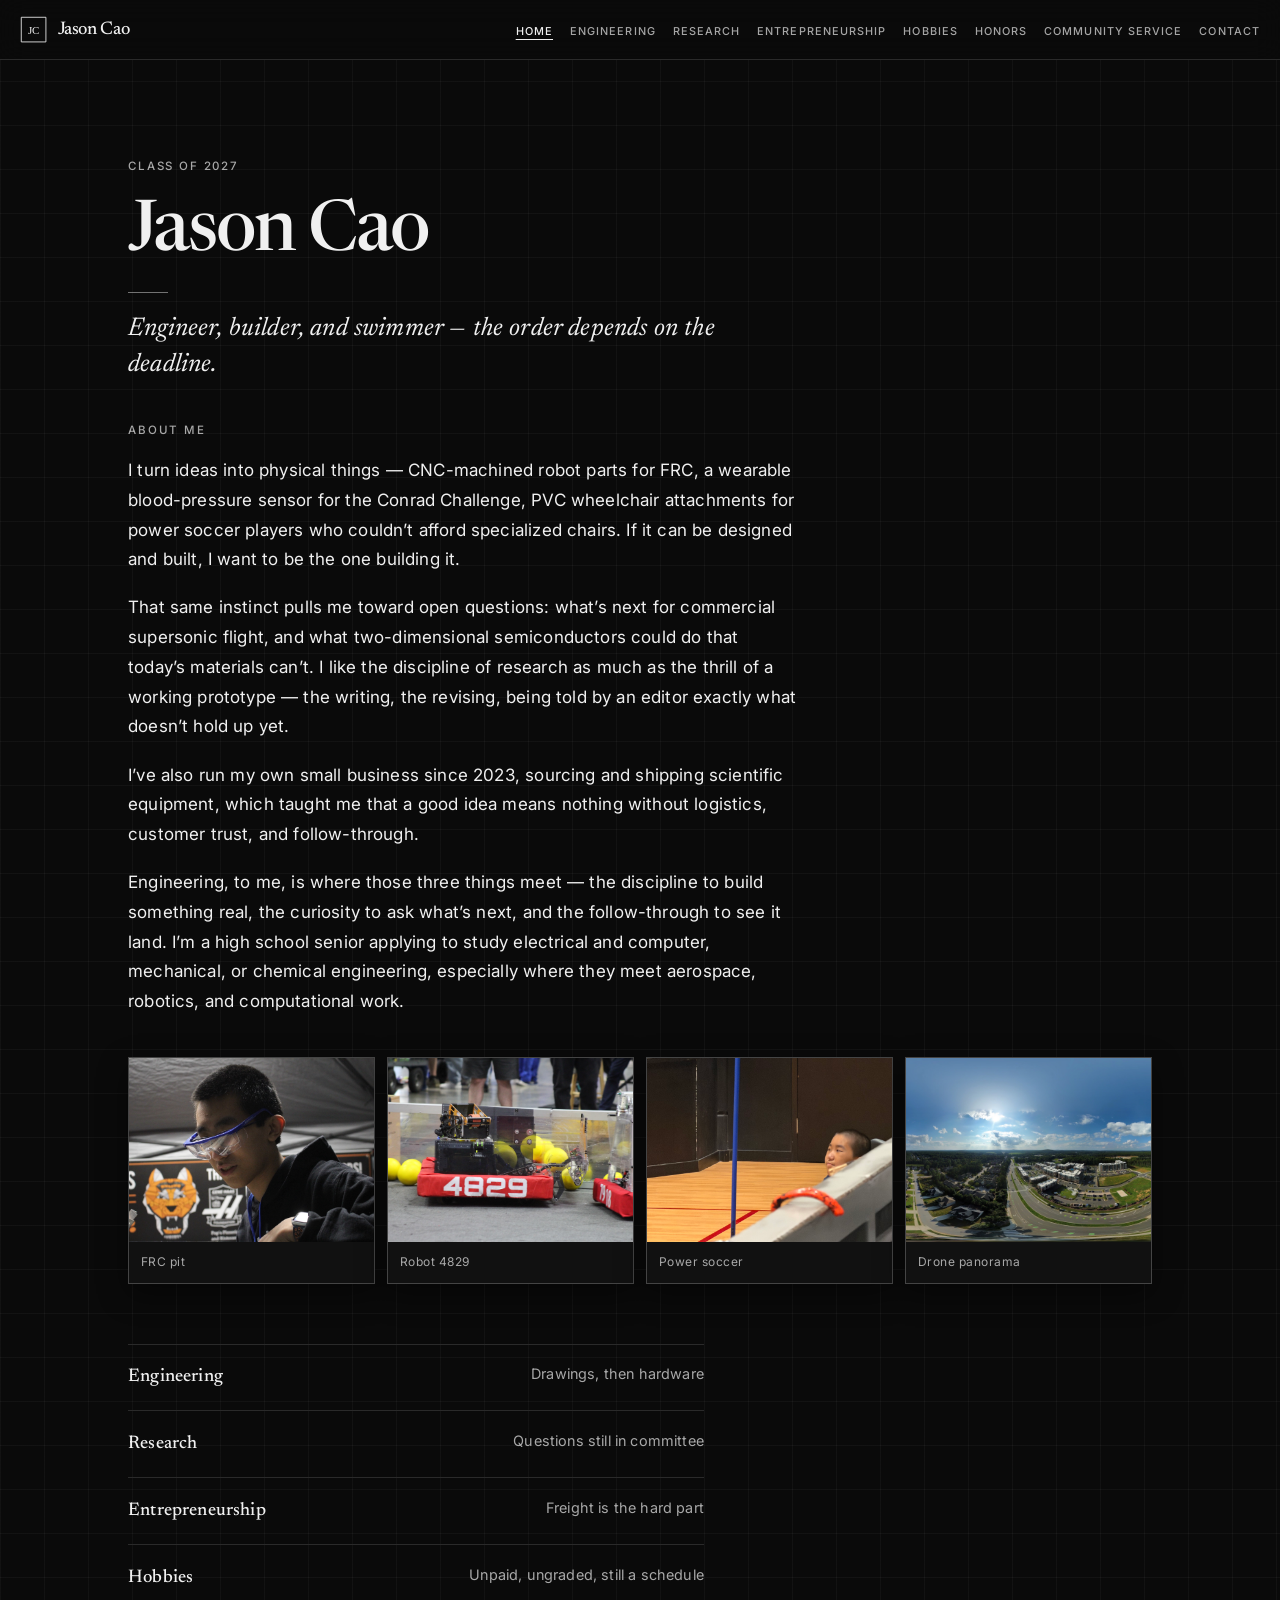
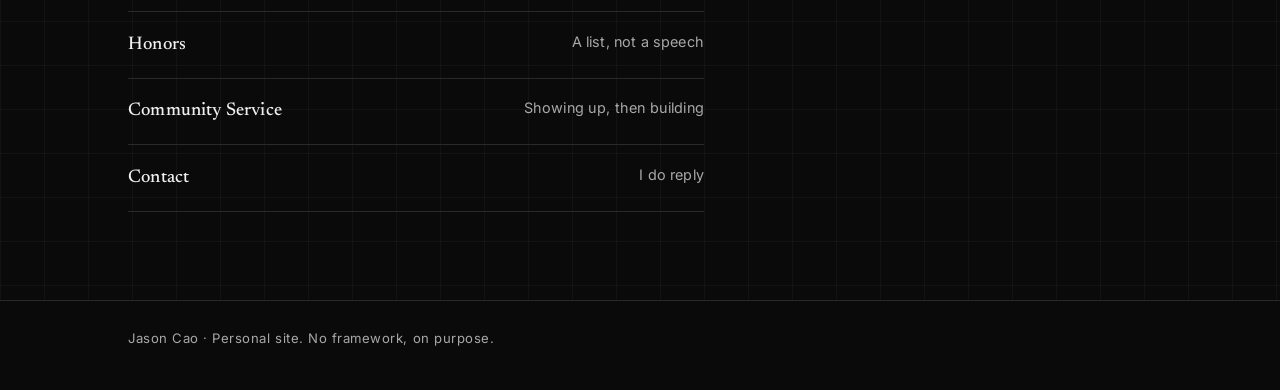
==== index.html @ 42e45d6a "Right-align nav and add grayscale motion across the site. Co-authored-by: Cursor <cursoragent@cursor" ====
<!DOCTYPE html>
<html lang="en">
  <head>
    <meta charset="utf-8" />
    <meta name="viewport" content="width=device-width, initial-scale=1" />
    <meta
      name="description"
      content="Jason Cao — high school senior, engineer, builder, and swimmer applying to college for engineering."
    />
    <title>Jason Cao</title>
    <link rel="icon" href="favicon.svg" type="image/svg+xml" />
    <link rel="preconnect" href="https://fonts.googleapis.com" />
    <link rel="preconnect" href="https://fonts.gstatic.com" crossorigin />
    <link
      href="https://fonts.googleapis.com/css2?family=Inter:wght@400;500;600&family=Newsreader:ital,opsz,wght@0,6..72,400;0,6..72,500;1,6..72,400&display=swap"
      rel="stylesheet"
    />
    <link rel="stylesheet" href="style.css" />
  </head>
  <body>
    <a class="skip-link" href="#main">Skip to content</a>
    <header class="site-header">
      <div class="wrap header-inner">
        <a class="wordmark" href="index.html" aria-label="Jason Cao home">
          <svg class="mark" viewBox="0 0 32 32" aria-hidden="true">
            <rect
              class="mark-frame"
              x="1.5"
              y="1.5"
              width="29"
              height="29"
              fill="none"
              stroke="currentColor"
              stroke-width="1"
            />
            <text
              x="16"
              y="21.5"
              text-anchor="middle"
              font-size="13"
              font-family="Georgia, 'Times New Roman', serif"
              fill="currentColor"
            >
              JC
            </text>
          </svg>
          <span class="wordmark-text">Jason Cao</span>
        </a>
        <button
          class="nav-toggle"
          type="button"
          aria-expanded="false"
          aria-controls="site-nav"
        >
          Menu
        </button>
        <nav id="site-nav" class="site-nav" aria-label="Primary">
          <ul>
            <li><a href="index.html" aria-current="page">Home</a></li>
            <li><a href="engineering.html">Engineering</a></li>
            <li><a href="research.html">Research</a></li>
            <li><a href="entrepreneurship.html">Entrepreneurship</a></li>
            <li><a href="hobbies.html">Hobbies</a></li>
            <li><a href="honors.html">Honors</a></li>
            <li><a href="community.html">Community Service</a></li>
            <li><a href="contact.html">Contact</a></li>
          </ul>
        </nav>
      </div>
    </header>

    <main id="main">
      <section class="hero">
        <div class="hero-bg" aria-hidden="true">
          <div class="hero-bg-shift" data-parallax="0.2"></div>
        </div>
        <div class="wrap hero-content">
          <p class="kicker hero-enter">Class of 2027</p>
          <h1 class="hero-enter delay">Jason Cao</h1>
          <span class="rule hero-enter delay"></span>
          <p class="tagline hero-enter delay">
            Engineer, builder, and swimmer — the order depends on the deadline.
          </p>
          <section class="about hero-enter delay-2" aria-labelledby="about-heading">
            <h2 id="about-heading">About me</h2>
            <p>
              I turn ideas into physical things — CNC-machined robot parts for
              FRC, a wearable blood-pressure sensor for the Conrad Challenge,
              PVC wheelchair attachments for power soccer players who couldn’t
              afford specialized chairs. If it can be designed and built, I
              want to be the one building it.
            </p>
            <p>
              That same instinct pulls me toward open questions: what’s next
              for commercial supersonic flight, and what two-dimensional
              semiconductors could do that today’s materials can’t. I like the
              discipline of research as much as the thrill of a working
              prototype — the writing, the revising, being told by an editor
              exactly what doesn’t hold up yet.
            </p>
            <p>
              I’ve also run my own small business since 2023, sourcing and
              shipping scientific equipment, which taught me that a good idea
              means nothing without logistics, customer trust, and
              follow-through.
            </p>
            <p>
              Engineering, to me, is where those three things meet — the
              discipline to build something real, the curiosity to ask what’s
              next, and the follow-through to see it land. I’m a high school
              senior applying to study electrical and computer, mechanical, or
              chemical engineering, especially where they meet aerospace,
              robotics, and computational work.
            </p>
          </section>
          <div class="home-photos reveal">
            <a href="engineering.html">
              <figure>
                <img
                  class="reveal-media"
                  src="images/frc-workbench.jpg"
                  alt="Jason Cao wearing safety glasses while working at the FRC pit workbench."
                  width="1600"
                  height="1200"
                />
                <figcaption>FRC pit</figcaption>
              </figure>
            </a>
            <a href="engineering.html">
              <figure>
                <img
                  class="reveal-media"
                  src="images/frc-robot.jpg"
                  alt="Team 4829 competition robot on the field, bumper number 4829."
                  width="1600"
                  height="1200"
                />
                <figcaption>Robot 4829</figcaption>
              </figure>
            </a>
            <a href="community.html">
              <figure>
                <img
                  class="reveal-media"
                  src="images/power-soccer.jpg"
                  alt="Power soccer match with a player in a wheelchair on the court."
                  width="1600"
                  height="1200"
                />
                <figcaption>Power soccer</figcaption>
              </figure>
            </a>
            <a href="hobbies.html">
              <figure>
                <img
                  class="reveal-media"
                  src="images/photo-aerial-pano.jpg"
                  alt="Aerial drone panorama of apartment buildings and a neighborhood."
                  width="2000"
                  height="1000"
                />
                <figcaption>Drone panorama</figcaption>
              </figure>
            </a>
          </div>
          <ul class="contents reveal">
            <li>
              <a href="engineering.html">
                <strong>Engineering</strong>
                <span>Drawings, then hardware</span>
              </a>
            </li>
            <li>
              <a href="research.html">
                <strong>Research</strong>
                <span>Questions still in committee</span>
              </a>
            </li>
            <li>
              <a href="entrepreneurship.html">
                <strong>Entrepreneurship</strong>
                <span>Freight is the hard part</span>
              </a>
            </li>
            <li>
              <a href="hobbies.html">
                <strong>Hobbies</strong>
                <span>Unpaid, ungraded, still a schedule</span>
              </a>
            </li>
            <li>
              <a href="honors.html">
                <strong>Honors</strong>
                <span>A list, not a speech</span>
              </a>
            </li>
            <li>
              <a href="community.html">
                <strong>Community Service</strong>
                <span>Showing up, then building</span>
              </a>
            </li>
            <li>
              <a href="contact.html">
                <strong>Contact</strong>
                <span>I do reply</span>
              </a>
            </li>
          </ul>
        </div>
      </section>
    </main>

    <footer class="site-footer">
      <div class="wrap">
        <p>Jason Cao · Personal site. No framework, on purpose.</p>
      </div>
    </footer>
    <script src="script.js"></script>
  </body>
</html>
---- style.css ----
:root {
  --bg: #0a0a0a;
  --bg-elev: #111111;
  --fg: #f0f0f0;
  --muted: #a8a8a8;
  --line: #2a2a2a;
  --line-strong: #444;
  --max: 40rem;
  --max-wide: 64rem;
  --font-sans: "Inter", system-ui, -apple-system, "Segoe UI", sans-serif;
  --font-serif: "Newsreader", "Iowan Old Style", "Palatino Linotype", Palatino,
    serif;
}

*,
*::before,
*::after {
  box-sizing: border-box;
}

html {
  scroll-behavior: smooth;
  scroll-padding-top: 5.5rem;
  background: var(--bg);
}

body {
  margin: 0;
  min-height: 100vh;
  display: flex;
  flex-direction: column;
  background: var(--bg);
  color: var(--fg);
  font-family: var(--font-sans);
  font-size: 1.0625rem;
  line-height: 1.75;
  letter-spacing: 0.01em;
}

main {
  flex: 1;
}

img {
  max-width: 100%;
  height: auto;
  display: block;
}

a {
  color: inherit;
  text-underline-offset: 0.18em;
  text-decoration-thickness: 1px;
  transition: opacity 0.2s ease, filter 0.2s ease, transform 0.2s ease;
}

a:hover {
  opacity: 1;
  filter: brightness(1.12);
}

a:focus-visible {
  outline: 1px solid var(--fg);
  outline-offset: 3px;
}

.skip-link {
  position: absolute;
  left: 0.75rem;
  top: -3.5rem;
  z-index: 100;
  background: var(--fg);
  color: var(--bg);
  padding: 0.5rem 0.75rem;
  text-decoration: none;
}

.skip-link:focus {
  top: 0.75rem;
}

.wrap {
  width: min(var(--max-wide), calc(100% - 2.5rem));
  margin-inline: auto;
}

.site-header .wrap {
  width: min(80rem, calc(100% - 2.5rem));
}

.site-header {
  position: sticky;
  top: 0;
  z-index: 20;
  background: color-mix(in srgb, var(--bg) 90%, transparent);
  border-bottom: 1px solid var(--line);
  backdrop-filter: blur(14px);
}

.header-inner {
  display: flex;
  flex-direction: row;
  align-items: center;
  justify-content: space-between;
  gap: 1.25rem;
  padding-block: 0.85rem;
}

.wordmark {
  display: inline-flex;
  align-items: center;
  gap: 0.65rem;
  flex-shrink: 0;
  font-family: var(--font-serif);
  font-size: 1.15rem;
  font-weight: 500;
  letter-spacing: -0.02em;
  text-decoration: none;
  transition: letter-spacing 0.28s ease, opacity 0.2s ease, filter 0.2s ease;
}

.wordmark:hover {
  opacity: 1;
  filter: brightness(1.12);
}

.wordmark:hover .wordmark-text {
  letter-spacing: 0.03em;
}

.wordmark-text {
  transition: letter-spacing 0.28s ease;
}

.mark {
  width: 1.7rem;
  height: 1.7rem;
  display: block;
  overflow: visible;
}

.mark-frame {
  stroke-dasharray: 116;
  stroke-dashoffset: 116;
  animation: draw-mark 0.85s ease forwards;
}

.nav-toggle {
  display: none;
  transition: letter-spacing 0.2s ease, opacity 0.2s ease, transform 0.2s ease;
}

.nav-toggle.is-open {
  letter-spacing: 0.18em;
}

.site-nav {
  width: auto;
  margin-left: auto;
  max-width: min(52rem, calc(100% - 9rem));
}

.site-nav ul {
  display: flex;
  flex-wrap: wrap;
  justify-content: flex-end;
  gap: 0.4rem 1.05rem;
  margin: 0;
  padding: 0;
  list-style: none;
}

.site-nav a {
  display: inline-block;
  font-size: 0.68rem;
  font-weight: 500;
  letter-spacing: 0.1em;
  text-transform: uppercase;
  text-decoration: none;
  opacity: 0.68;
  transition: opacity 0.2s ease, transform 0.2s ease, filter 0.2s ease,
    text-shadow 0.2s ease;
}

.site-nav a:hover {
  opacity: 1;
  filter: brightness(1.15);
  transform: translateY(-1px);
  text-shadow: 0 8px 18px rgba(240, 240, 240, 0.12);
}

.site-nav a[aria-current="page"] {
  opacity: 1;
  text-decoration: underline;
  text-underline-offset: 0.35em;
}

.page {
  padding-block: 4.5rem 5.5rem;
}

.hero {
  position: relative;
  overflow: hidden;
  padding-top: 6rem;
  padding-bottom: 5.5rem;
}

.hero-bg {
  position: absolute;
  inset: -18% 0;
  z-index: 0;
  pointer-events: none;
}

.hero-bg-shift {
  position: absolute;
  inset: 0;
  background-image: linear-gradient(
      rgba(240, 240, 240, 0.04) 1px,
      transparent 1px
    ),
    linear-gradient(90deg, rgba(240, 240, 240, 0.04) 1px, transparent 1px);
  background-size: 44px 44px;
  animation: grid-drift 32s linear infinite;
  will-change: transform, background-position;
}

.hero-content {
  position: relative;
  z-index: 1;
}

.kicker {
  margin: 0 0 1.25rem;
  font-size: 0.72rem;
  font-weight: 500;
  letter-spacing: 0.16em;
  text-transform: uppercase;
  color: var(--muted);
}

h1,
.page-title {
  margin: 0;
  font-family: var(--font-serif);
  font-size: clamp(2.5rem, 7vw, 4.4rem);
  font-weight: 500;
  letter-spacing: -0.03em;
  line-height: 1.05;
}

.page-title {
  font-size: clamp(2.1rem, 5.4vw, 3.25rem);
}

.rule {
  display: block;
  width: 2.5rem;
  height: 1px;
  margin: 1.35rem 0 0;
  background: var(--fg);
  opacity: 0.45;
  transform-origin: left;
}

.home-photos a:hover {
  opacity: 1;
  filter: none;
}

.home-photos a:hover figure {
  border-color: var(--fg);
  transform: translateY(-3px);
  box-shadow: 0 16px 36px rgba(0, 0, 0, 0.55);
}

.home-photos a:hover img,
.gallery-item:hover img,
figure:hover img {
  transform: scale(1.04);
}

.callout {
  transition: transform 0.28s ease, border-color 0.28s ease;
}

.callout:hover {
  transform: translateY(-2px);
  border-color: var(--line-strong);
}

.contents li {
  transition: transform 0.28s ease;
}

.contents a:hover {
  opacity: 1;
}

.contents li:hover {
  transform: translateX(4px);
}

.tagline {
  margin: 1.2rem 0 0;
  max-width: var(--max);
  font-family: var(--font-serif);
  font-size: clamp(1.25rem, 2.6vw, 1.6rem);
  font-weight: 400;
  font-style: italic;
  line-height: 1.4;
}

.about {
  max-width: 42rem;
  margin-top: 2.25rem;
}

.about h2 {
  margin: 0 0 1rem;
  font-size: 0.72rem;
  font-weight: 500;
  letter-spacing: 0.16em;
  text-transform: uppercase;
  color: var(--muted);
  font-family: var(--font-sans);
}

.about p {
  margin: 0 0 1.15rem;
  max-width: 42rem;
}

.about p:last-child {
  margin-bottom: 0;
}

.home-photos {
  display: grid;
  grid-template-columns: repeat(2, minmax(0, 1fr));
  gap: 0.75rem;
  margin-top: 2.5rem;
}

.home-photos a {
  text-decoration: none;
}

.home-photos a:hover {
  opacity: 1;
}

.home-photos a:hover figure {
  border-color: var(--fg);
}

.lede,
.intro {
  max-width: var(--max);
  margin: 1.75rem 0 0;
}

.intro {
  color: var(--muted);
}

.contents {
  max-width: 36rem;
  margin: 3.75rem 0 0;
  padding: 0;
  list-style: none;
  border-top: 1px solid var(--line);
}

.contents li {
  border-bottom: 1px solid var(--line);
  transition: transform 0.28s ease;
}

.contents a {
  display: flex;
  justify-content: space-between;
  gap: 1.5rem;
  padding-block: 1.05rem;
  text-decoration: none;
}

.contents a:hover {
  opacity: 1;
}

.contents a:hover strong {
  text-decoration: underline;
  text-underline-offset: 0.18em;
}

.contents strong {
  font-family: var(--font-serif);
  font-size: 1.15rem;
  font-weight: 500;
}

.contents span {
  color: var(--muted);
  font-size: 0.9rem;
  text-align: right;
}

.stack {
  display: grid;
  gap: 3.15rem;
  margin-top: 3.15rem;
}

.entry h2 {
  margin: 0;
  font-family: var(--font-serif);
  font-size: clamp(1.4rem, 2.4vw, 1.7rem);
  font-weight: 500;
  letter-spacing: -0.02em;
  line-height: 1.25;
}

.entry h2 cite {
  font-style: italic;
  font-weight: 500;
}

.meta {
  margin: 0.4rem 0 0.85rem;
  font-size: 0.8rem;
  font-weight: 500;
  letter-spacing: 0.07em;
  text-transform: uppercase;
  color: var(--muted);
}

.entry p {
  margin: 0;
  max-width: var(--max);
}

.entry + .entry {
  padding-top: 3.15rem;
  border-top: 1px solid var(--line);
}

.entry--split {
  display: grid;
  grid-template-columns: minmax(0, 1.05fr) minmax(0, 0.95fr);
  gap: 2rem 2.4rem;
  align-items: start;
}

.photos {
  display: grid;
  gap: 0.75rem;
}

.photos.single {
  max-width: 28rem;
}

figure {
  margin: 0;
  overflow: hidden;
  background: var(--bg-elev);
  border: 1px solid var(--line-strong);
  box-shadow: 0 10px 28px rgba(0, 0, 0, 0.45);
  transition: transform 0.35s ease, box-shadow 0.35s ease, border-color 0.35s ease;
}

figure img {
  width: 100%;
  aspect-ratio: 4 / 3;
  object-fit: cover;
  filter: none;
  transition: transform 0.45s ease;
}

figcaption {
  padding: 0.55rem 0.75rem 0.7rem;
  font-size: 0.75rem;
  letter-spacing: 0.04em;
  color: var(--muted);
}

.callouts {
  display: grid;
  grid-template-columns: repeat(2, minmax(0, 1fr));
  gap: 0.85rem;
  margin-top: 2.4rem;
  max-width: 36rem;
}

.callout {
  padding: 1.15rem 1.2rem 1.25rem;
  border: 1px solid var(--line);
  background: var(--bg-elev);
  transition: transform 0.28s ease, border-color 0.28s ease;
}

.callout .label {
  display: block;
  margin: 0 0 0.35rem;
  font-size: 0.7rem;
  font-weight: 500;
  letter-spacing: 0.12em;
  text-transform: uppercase;
  color: var(--muted);
}

.callout strong {
  display: block;
  font-family: var(--font-serif);
  font-size: 1.65rem;
  font-weight: 500;
  letter-spacing: -0.02em;
  line-height: 1.15;
}

.callout span {
  display: block;
  margin-top: 0.2rem;
  font-size: 0.85rem;
  color: var(--muted);
}

.honors,
.hobbies {
  margin: 3rem 0 0;
  padding: 0;
  list-style: none;
}

.honors li,
.hobbies article {
  display: grid;
  gap: 0.35rem;
  padding-block: 1.3rem;
  border-bottom: 1px solid var(--line);
}

.honors li:first-child,
.hobbies article:first-child {
  border-top: 1px solid var(--line);
}

.honors strong,
.hobbies h2 {
  margin: 0;
  font-family: var(--font-serif);
  font-size: 1.25rem;
  font-weight: 500;
}

.honors span,
.hobbies > article > p {
  margin: 0;
  color: var(--muted);
  font-size: 0.98rem;
  line-height: 1.55;
}

.hobbies .gallery {
  margin-top: 1rem;
}

.gallery {
  display: grid;
  grid-template-columns: repeat(2, minmax(0, 1fr));
  gap: 0.75rem;
}

.gallery-item {
  display: block;
  width: 100%;
  overflow: hidden;
  padding: 0;
  border: 1px solid var(--line-strong);
  background: var(--bg-elev);
  box-shadow: 0 10px 28px rgba(0, 0, 0, 0.45);
  color: inherit;
  font: inherit;
  cursor: zoom-in;
  text-align: left;
  transition: transform 0.3s ease, box-shadow 0.3s ease, border-color 0.3s ease;
}

.gallery-item:hover,
.gallery-item:focus-visible {
  opacity: 1;
  filter: none;
  border-color: var(--fg);
  transform: translateY(-3px);
  box-shadow: 0 16px 36px rgba(0, 0, 0, 0.55);
}

.gallery-item.is-hit {
  transform: scale(0.98);
}

.gallery-item img {
  width: 100%;
  aspect-ratio: 3 / 2;
  object-fit: cover;
  filter: none;
  transition: transform 0.45s ease;
}

.lightbox {
  max-width: min(72rem, calc(100vw - 2rem));
  max-height: calc(100vh - 2rem);
  margin: auto;
  padding: 0.7rem;
  border: 1px solid var(--line-strong);
  background: #111;
  color: var(--fg);
  box-shadow: 0 18px 48px rgba(0, 0, 0, 0.7);
  z-index: 80;
  animation: lightbox-in 0.28s ease;
}

.lightbox::backdrop {
  background: rgba(8, 8, 8, 0.82);
  animation: fade-in 0.28s ease;
}

.lightbox img {
  width: 100%;
  max-height: calc(100vh - 6.5rem);
  object-fit: contain;
  filter: none;
}

.lightbox-caption {
  display: flex;
  justify-content: space-between;
  align-items: center;
  gap: 1rem;
  margin-top: 0.55rem;
  font-size: 0.8rem;
  letter-spacing: 0.04em;
  color: var(--muted);
}

.lightbox-close {
  border: 0;
  background: none;
  color: inherit;
  font: inherit;
  font-size: 0.72rem;
  letter-spacing: 0.12em;
  text-transform: uppercase;
  cursor: pointer;
  text-decoration: underline;
  text-underline-offset: 0.22em;
}

.lightbox-close:hover {
  opacity: 0.7;
}

.contact-list {
  display: grid;
  gap: 1.35rem;
  margin: 2.4rem 0 0;
  max-width: var(--max);
}

.contact-list .label {
  display: block;
  margin: 0 0 0.3rem;
  font-size: 0.7rem;
  font-weight: 500;
  letter-spacing: 0.12em;
  text-transform: uppercase;
  color: var(--muted);
}

.table-wrap {
  margin-top: 2.5rem;
  overflow-x: auto;
  border: 1px solid var(--line);
  background: var(--bg-elev);
}

table {
  width: 100%;
  border-collapse: collapse;
  font-variant-numeric: tabular-nums;
  font-size: 0.95rem;
}

caption {
  caption-side: top;
  padding: 0.95rem 1.1rem;
  text-align: left;
  font-size: 0.72rem;
  letter-spacing: 0.12em;
  text-transform: uppercase;
  color: var(--muted);
  border-bottom: 1px solid var(--line);
}

th,
td {
  padding: 0.75rem 1.1rem;
  text-align: left;
  border-bottom: 1px solid var(--line);
  white-space: nowrap;
}

thead th {
  font-size: 0.7rem;
  font-weight: 600;
  letter-spacing: 0.1em;
  text-transform: uppercase;
  color: var(--muted);
}

tbody th {
  font-weight: 500;
}

tbody tr:last-child th,
tbody tr:last-child td {
  border-bottom: none;
}

tbody tr.is-mark th,
tbody tr.is-mark td {
  font-weight: 600;
}

.contact-block {
  margin-top: 2.4rem;
}

.mail {
  display: inline-block;
  font-family: var(--font-serif);
  font-size: clamp(1.3rem, 3vw, 1.85rem);
  text-decoration: none;
  border-bottom: 1px solid var(--line-strong);
  padding-bottom: 0.12rem;
  transition: transform 0.25s ease, border-color 0.2s ease, filter 0.2s ease;
}

.mail:hover {
  opacity: 1;
  filter: brightness(1.12);
  transform: translateY(-2px);
  border-bottom-color: var(--fg);
}

.note {
  margin: 1rem 0 0;
  max-width: var(--max);
  color: var(--muted);
  font-size: 0.95rem;
}

.site-footer {
  padding-block: 1.6rem 2.5rem;
  border-top: 1px solid var(--line);
  color: var(--muted);
  font-size: 0.82rem;
  letter-spacing: 0.04em;
}

.site-footer p {
  margin: 0;
}

.js .reveal {
  opacity: 0;
  transform: translateY(16px);
  transition: opacity 0.65s ease, transform 0.65s ease;
  transition-delay: calc(var(--stagger, 0) * 0.07s);
}

.js .reveal.is-visible {
  opacity: 1;
  transform: none;
}

.js .rule.reveal {
  transform: scaleX(0);
  transform-origin: left;
}

.js .rule.reveal.is-visible {
  transform: scaleX(1);
}

.js .reveal-media {
  opacity: 0;
  transform: scale(0.985);
  transition: opacity 0.8s ease, transform 0.8s ease;
  transition-delay: calc(var(--stagger, 0) * 0.07s);
}

.js .reveal-media.is-visible {
  opacity: 1;
  transform: scale(1);
}

.home-photos a:hover .reveal-media.is-visible,
.gallery-item:hover .reveal-media.is-visible,
figure:hover .reveal-media.is-visible {
  transform: scale(1.035);
}

.hero-enter {
  animation: rise 0.7s ease both;
}

.rule.hero-enter {
  animation-name: draw-rule;
}

.hero-enter.delay {
  animation-delay: 0.1s;
}

.hero-enter.delay-2 {
  animation-delay: 0.2s;
}

@keyframes rise {
  from {
    opacity: 0;
    transform: translateY(12px);
  }
  to {
    opacity: 1;
    transform: none;
  }
}

@keyframes draw-rule {
  from {
    opacity: 0;
    transform: scaleX(0);
  }
  to {
    opacity: 0.45;
    transform: scaleX(1);
  }
}

@keyframes draw-mark {
  to {
    stroke-dashoffset: 0;
  }
}

@keyframes grid-drift {
  from {
    background-position: 0 0;
  }
  to {
    background-position: 44px 44px;
  }
}

@keyframes load-run {
  0% {
    width: 0;
    opacity: 1;
  }
  80% {
    width: 86%;
    opacity: 1;
  }
  100% {
    width: 100%;
    opacity: 0;
  }
}

@keyframes spin {
  to {
    transform: rotate(360deg);
  }
}

@keyframes fade-in {
  from {
    opacity: 0;
  }
  to {
    opacity: 1;
  }
}

@keyframes lightbox-in {
  from {
    opacity: 0;
    transform: scale(0.98);
  }
  to {
    opacity: 1;
    transform: none;
  }
}

.load-bar {
  position: fixed;
  top: 0;
  left: 0;
  z-index: 90;
  height: 2px;
  width: 0;
  background: var(--fg);
  pointer-events: none;
}

.load-bar.is-running {
  animation: load-run 0.65s ease forwards;
}

.load-spin {
  position: fixed;
  top: 0.45rem;
  left: 50%;
  z-index: 90;
  width: 13px;
  height: 13px;
  margin-left: -6.5px;
  border: 1px solid var(--line-strong);
  border-top-color: var(--fg);
  border-radius: 50%;
  pointer-events: none;
  opacity: 0;
}

.load-spin.is-on {
  opacity: 1;
  animation: spin 0.65s linear infinite;
}

@media (max-width: 720px) {
  .header-inner {
    flex-direction: row;
    flex-wrap: wrap;
    align-items: center;
    justify-content: space-between;
  }

  .js .nav-toggle {
    display: inline-flex;
    align-items: center;
    margin-left: auto;
    padding: 0.35rem 0;
    border: 0;
    background: none;
    color: inherit;
    font: inherit;
    font-size: 0.68rem;
    font-weight: 500;
    letter-spacing: 0.12em;
    text-transform: uppercase;
    cursor: pointer;
  }

  .js .nav-toggle:hover {
    opacity: 1;
    filter: brightness(1.15);
  }

  .js .site-nav {
    display: none;
    width: 100%;
    max-width: none;
    margin-left: 0;
    padding-bottom: 0.35rem;
  }

  .js .site-nav.is-open {
    display: block;
  }

  .js .site-nav.is-open ul {
    justify-content: flex-start;
  }
}

@media (max-width: 820px) {
  .entry--split {
    grid-template-columns: 1fr;
  }
}

@media (max-width: 640px) {
  .wrap {
    width: min(var(--max-wide), calc(100% - 1.6rem));
  }

  .hero,
  .page {
    padding-top: 3.25rem;
    padding-bottom: 3.6rem;
  }

  .contents a {
    flex-direction: column;
    gap: 0.2rem;
  }

  .contents span {
    text-align: left;
  }

  .callouts,
  .gallery {
    grid-template-columns: 1fr;
  }
}

@media (min-width: 820px) {
  .home-photos {
    grid-template-columns: repeat(4, minmax(0, 1fr));
  }
}

@media (prefers-reduced-motion: reduce) {
  html {
    scroll-behavior: auto;
  }

  *,
  *::before,
  *::after {
    animation: none !important;
    transition: none !important;
  }

  .js .reveal,
  .js .reveal-media,
  .hero-enter,
  .mark-frame {
    opacity: 1 !important;
    transform: none !important;
    stroke-dashoffset: 0 !important;
  }

  .hero-bg-shift,
  .load-bar,
  .load-spin {
    display: none;
  }
}
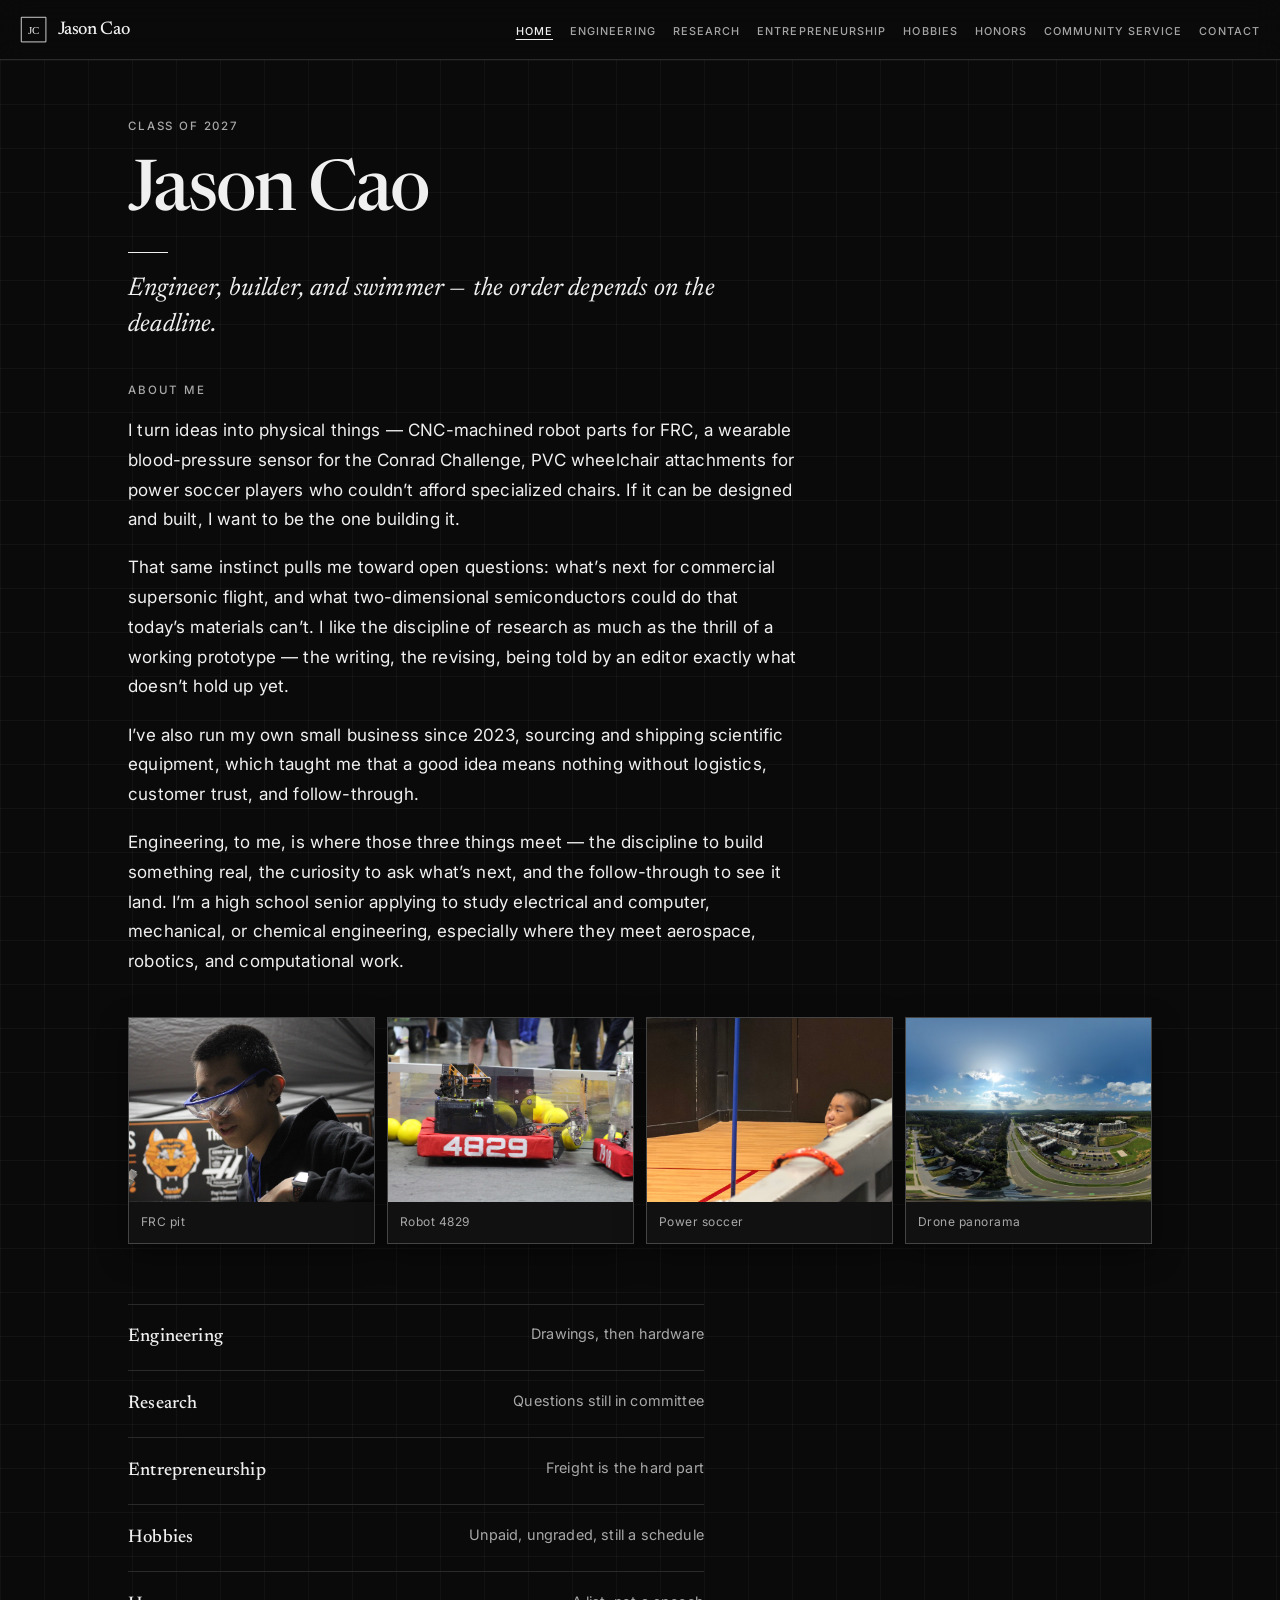
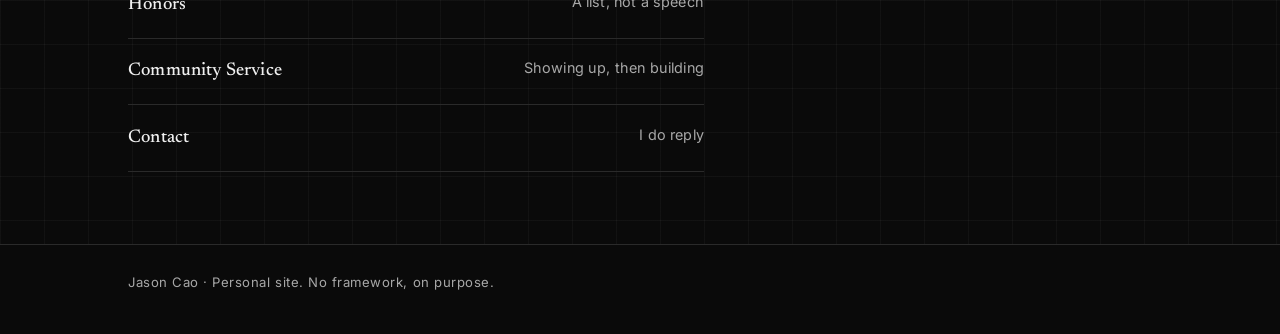
==== commit 18a91950: "Add Scarlet Night, Pages deploy, and stop first-paint fades from hiding copy. Co-authored-by: Cursor" ====
--- a/index.html
+++ b/index.html
@@ -8,6 +8,7 @@
       content="Jason Cao — high school senior, engineer, builder, and swimmer applying to college for engineering."
     />
     <title>Jason Cao</title>
+    <link rel="canonical" href="https://jasoncao.com/" />
     <link rel="icon" href="favicon.svg" type="image/svg+xml" />
     <link rel="preconnect" href="https://fonts.googleapis.com" />
     <link rel="preconnect" href="https://fonts.gstatic.com" crossorigin />
@@ -76,12 +77,12 @@
         </div>
         <div class="wrap hero-content">
           <p class="kicker hero-enter">Class of 2027</p>
-          <h1 class="hero-enter delay">Jason Cao</h1>
-          <span class="rule hero-enter delay"></span>
-          <p class="tagline hero-enter delay">
+          <h1 class="hero-enter">Jason Cao</h1>
+          <span class="rule hero-enter"></span>
+          <p class="tagline hero-enter">
             Engineer, builder, and swimmer — the order depends on the deadline.
           </p>
-          <section class="about hero-enter delay-2" aria-labelledby="about-heading">
+          <section class="about hero-enter" aria-labelledby="about-heading">
             <h2 id="about-heading">About me</h2>
             <p>
               I turn ideas into physical things — CNC-machined robot parts for
--- a/style.css
+++ b/style.css
@@ -202,13 +202,13 @@
 .hero {
   position: relative;
   overflow: hidden;
-  padding-top: 6rem;
-  padding-bottom: 5.5rem;
+  padding-top: 3.5rem;
+  padding-bottom: 4.5rem;
 }
 
 .hero-bg {
   position: absolute;
-  inset: -18% 0;
+  inset: 0;
   z-index: 0;
   pointer-events: none;
 }
@@ -229,6 +229,7 @@
 .hero-content {
   position: relative;
   z-index: 1;
+  color: var(--fg);
 }
 
 .kicker {
@@ -814,19 +815,16 @@
 }
 
 .hero-enter {
-  animation: rise 0.7s ease both;
+  animation: rise 0.55s ease;
+}
+
+.hero-enter.is-visible {
+  opacity: 1;
+  transform: none;
 }
 
 .rule.hero-enter {
   animation-name: draw-rule;
-}
-
-.hero-enter.delay {
-  animation-delay: 0.1s;
-}
-
-.hero-enter.delay-2 {
-  animation-delay: 0.2s;
 }
 
 @keyframes rise {
@@ -1001,8 +999,12 @@
 
   .hero,
   .page {
-    padding-top: 3.25rem;
+    padding-top: 2.5rem;
     padding-bottom: 3.6rem;
+  }
+
+  .about {
+    margin-top: 1.5rem;
   }
 
   .contents a {
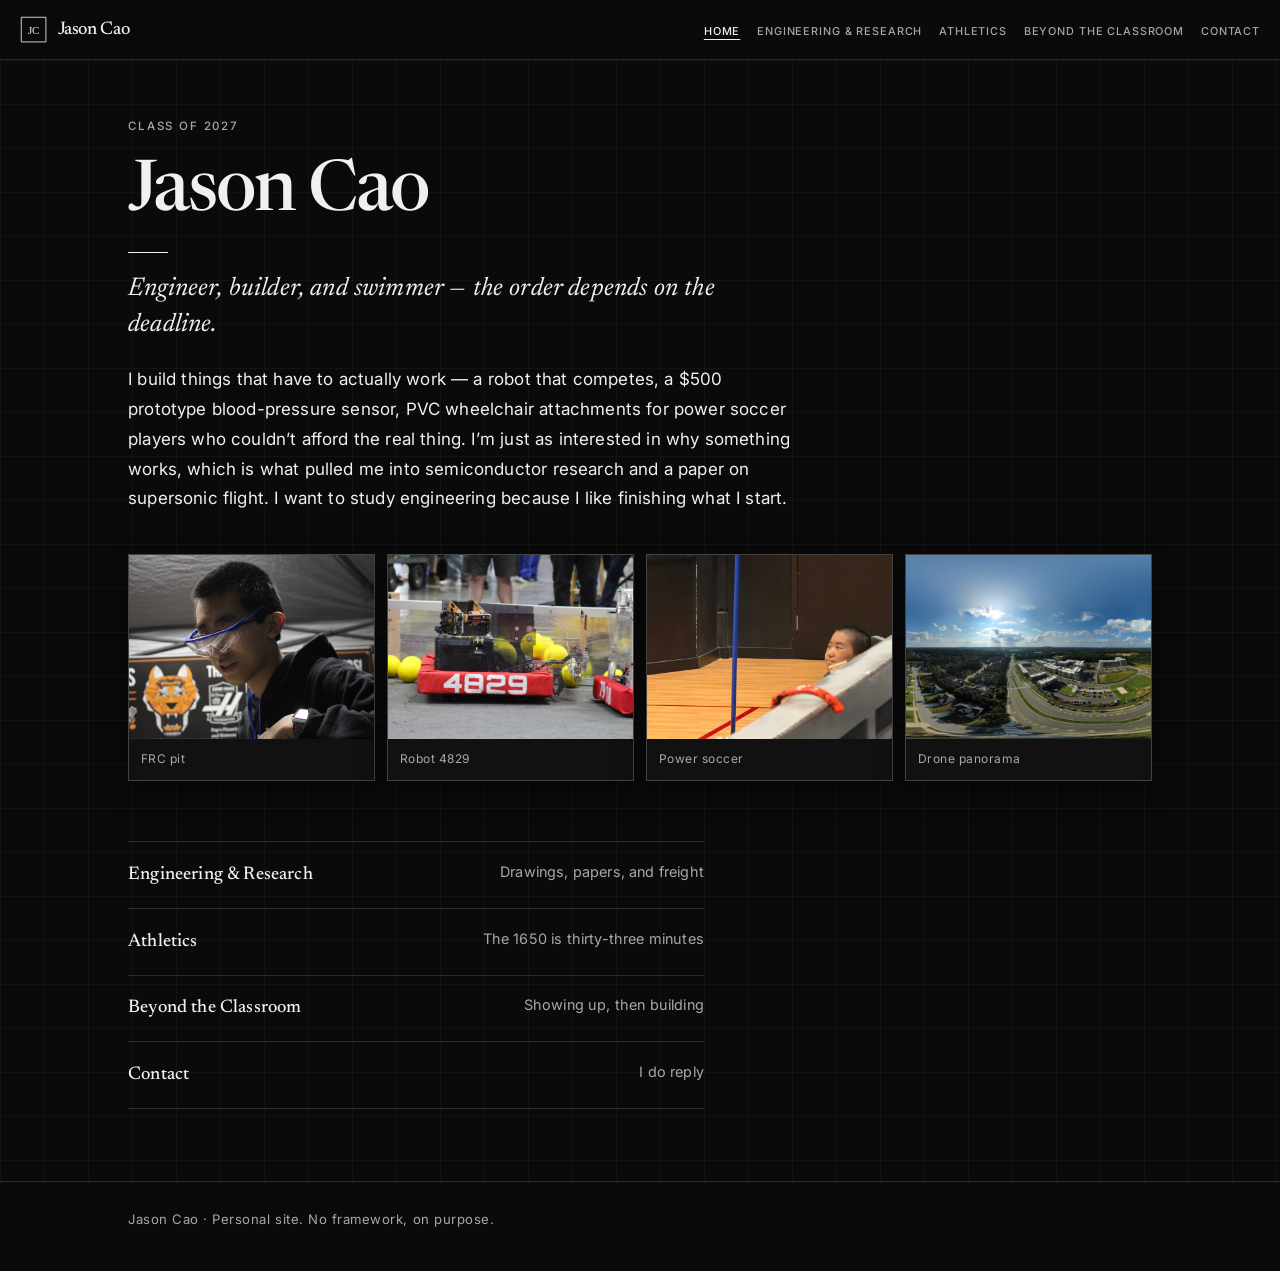
==== commit 9b5ac3ee: "Collapse the site into five pages and fold honors into the work they belong to. Home now leads with " ====
--- a/index.html
+++ b/index.html
@@ -58,12 +58,11 @@
         <nav id="site-nav" class="site-nav" aria-label="Primary">
           <ul>
             <li><a href="index.html" aria-current="page">Home</a></li>
-            <li><a href="engineering.html">Engineering</a></li>
-            <li><a href="research.html">Research</a></li>
-            <li><a href="entrepreneurship.html">Entrepreneurship</a></li>
-            <li><a href="hobbies.html">Hobbies</a></li>
-            <li><a href="honors.html">Honors</a></li>
-            <li><a href="community.html">Community Service</a></li>
+            <li>
+              <a href="engineering.html">Engineering &amp; Research</a>
+            </li>
+            <li><a href="athletics.html">Athletics</a></li>
+            <li><a href="beyond.html">Beyond the Classroom</a></li>
             <li><a href="contact.html">Contact</a></li>
           </ul>
         </nav>
@@ -82,38 +81,14 @@
           <p class="tagline hero-enter">
             Engineer, builder, and swimmer — the order depends on the deadline.
           </p>
-          <section class="about hero-enter" aria-labelledby="about-heading">
-            <h2 id="about-heading">About me</h2>
-            <p>
-              I turn ideas into physical things — CNC-machined robot parts for
-              FRC, a wearable blood-pressure sensor for the Conrad Challenge,
-              PVC wheelchair attachments for power soccer players who couldn’t
-              afford specialized chairs. If it can be designed and built, I
-              want to be the one building it.
-            </p>
-            <p>
-              That same instinct pulls me toward open questions: what’s next
-              for commercial supersonic flight, and what two-dimensional
-              semiconductors could do that today’s materials can’t. I like the
-              discipline of research as much as the thrill of a working
-              prototype — the writing, the revising, being told by an editor
-              exactly what doesn’t hold up yet.
-            </p>
-            <p>
-              I’ve also run my own small business since 2023, sourcing and
-              shipping scientific equipment, which taught me that a good idea
-              means nothing without logistics, customer trust, and
-              follow-through.
-            </p>
-            <p>
-              Engineering, to me, is where those three things meet — the
-              discipline to build something real, the curiosity to ask what’s
-              next, and the follow-through to see it land. I’m a high school
-              senior applying to study electrical and computer, mechanical, or
-              chemical engineering, especially where they meet aerospace,
-              robotics, and computational work.
-            </p>
-          </section>
+          <p class="hero-copy hero-enter">
+            I build things that have to actually work — a robot that competes,
+            a $500 prototype blood-pressure sensor, PVC wheelchair attachments
+            for power soccer players who couldn’t afford the real thing. I’m
+            just as interested in why something works, which is what pulled me
+            into semiconductor research and a paper on supersonic flight. I
+            want to study engineering because I like finishing what I start.
+          </p>
           <div class="home-photos reveal">
             <a href="engineering.html">
               <figure>
@@ -139,7 +114,7 @@
                 <figcaption>Robot 4829</figcaption>
               </figure>
             </a>
-            <a href="community.html">
+            <a href="beyond.html#power-soccer">
               <figure>
                 <img
                   class="reveal-media"
@@ -151,7 +126,7 @@
                 <figcaption>Power soccer</figcaption>
               </figure>
             </a>
-            <a href="hobbies.html">
+            <a href="beyond.html#photography">
               <figure>
                 <img
                   class="reveal-media"
@@ -167,37 +142,19 @@
           <ul class="contents reveal">
             <li>
               <a href="engineering.html">
-                <strong>Engineering</strong>
-                <span>Drawings, then hardware</span>
+                <strong>Engineering &amp; Research</strong>
+                <span>Drawings, papers, and freight</span>
               </a>
             </li>
             <li>
-              <a href="research.html">
-                <strong>Research</strong>
-                <span>Questions still in committee</span>
+              <a href="athletics.html">
+                <strong>Athletics</strong>
+                <span>The 1650 is thirty-three minutes</span>
               </a>
             </li>
             <li>
-              <a href="entrepreneurship.html">
-                <strong>Entrepreneurship</strong>
-                <span>Freight is the hard part</span>
-              </a>
-            </li>
-            <li>
-              <a href="hobbies.html">
-                <strong>Hobbies</strong>
-                <span>Unpaid, ungraded, still a schedule</span>
-              </a>
-            </li>
-            <li>
-              <a href="honors.html">
-                <strong>Honors</strong>
-                <span>A list, not a speech</span>
-              </a>
-            </li>
-            <li>
-              <a href="community.html">
-                <strong>Community Service</strong>
+              <a href="beyond.html">
+                <strong>Beyond the Classroom</strong>
                 <span>Showing up, then building</span>
               </a>
             </li>
--- a/style.css
+++ b/style.css
@@ -174,9 +174,10 @@
   display: inline-block;
   font-size: 0.68rem;
   font-weight: 500;
-  letter-spacing: 0.1em;
+  letter-spacing: 0.08em;
   text-transform: uppercase;
   text-decoration: none;
+  white-space: nowrap;
   opacity: 0.68;
   transition: opacity 0.2s ease, transform 0.2s ease, filter 0.2s ease,
     text-shadow 0.2s ease;
@@ -313,6 +314,11 @@
   line-height: 1.4;
 }
 
+.hero-copy {
+  max-width: 42rem;
+  margin: 1.35rem 0 0;
+}
+
 .about {
   max-width: 42rem;
   margin-top: 2.25rem;
@@ -414,6 +420,18 @@
   margin-top: 3.15rem;
 }
 
+.entry-title {
+  display: flex;
+  flex-wrap: wrap;
+  align-items: center;
+  gap: 0.45rem 0.6rem;
+  margin-bottom: 0.45rem;
+}
+
+.entry .gallery {
+  margin-top: 1rem;
+}
+
 .entry h2 {
   margin: 0;
   font-family: var(--font-serif);
@@ -421,6 +439,37 @@
   font-weight: 500;
   letter-spacing: -0.02em;
   line-height: 1.25;
+}
+
+.recognition {
+  display: flex;
+  flex-direction: column;
+  align-items: flex-start;
+  gap: 0.45rem;
+  margin-top: 1.6rem;
+  max-width: 46rem;
+}
+
+.badge-row,
+.badges {
+  display: flex;
+  flex-wrap: wrap;
+  gap: 0.35rem;
+}
+
+.badge {
+  display: inline-block;
+  max-width: 100%;
+  padding: 0.14rem 0.48rem;
+  border: 1px solid var(--line-strong);
+  background: var(--bg-elev);
+  color: var(--fg);
+  font-family: var(--font-sans);
+  font-size: 0.7rem;
+  font-weight: 500;
+  font-style: normal;
+  letter-spacing: 0.02em;
+  line-height: 1.45;
 }
 
 .entry h2 cite {
@@ -1003,8 +1052,9 @@
     padding-bottom: 3.6rem;
   }
 
-  .about {
-    margin-top: 1.5rem;
+  .about,
+  .hero-copy {
+    margin-top: 1.25rem;
   }
 
   .contents a {
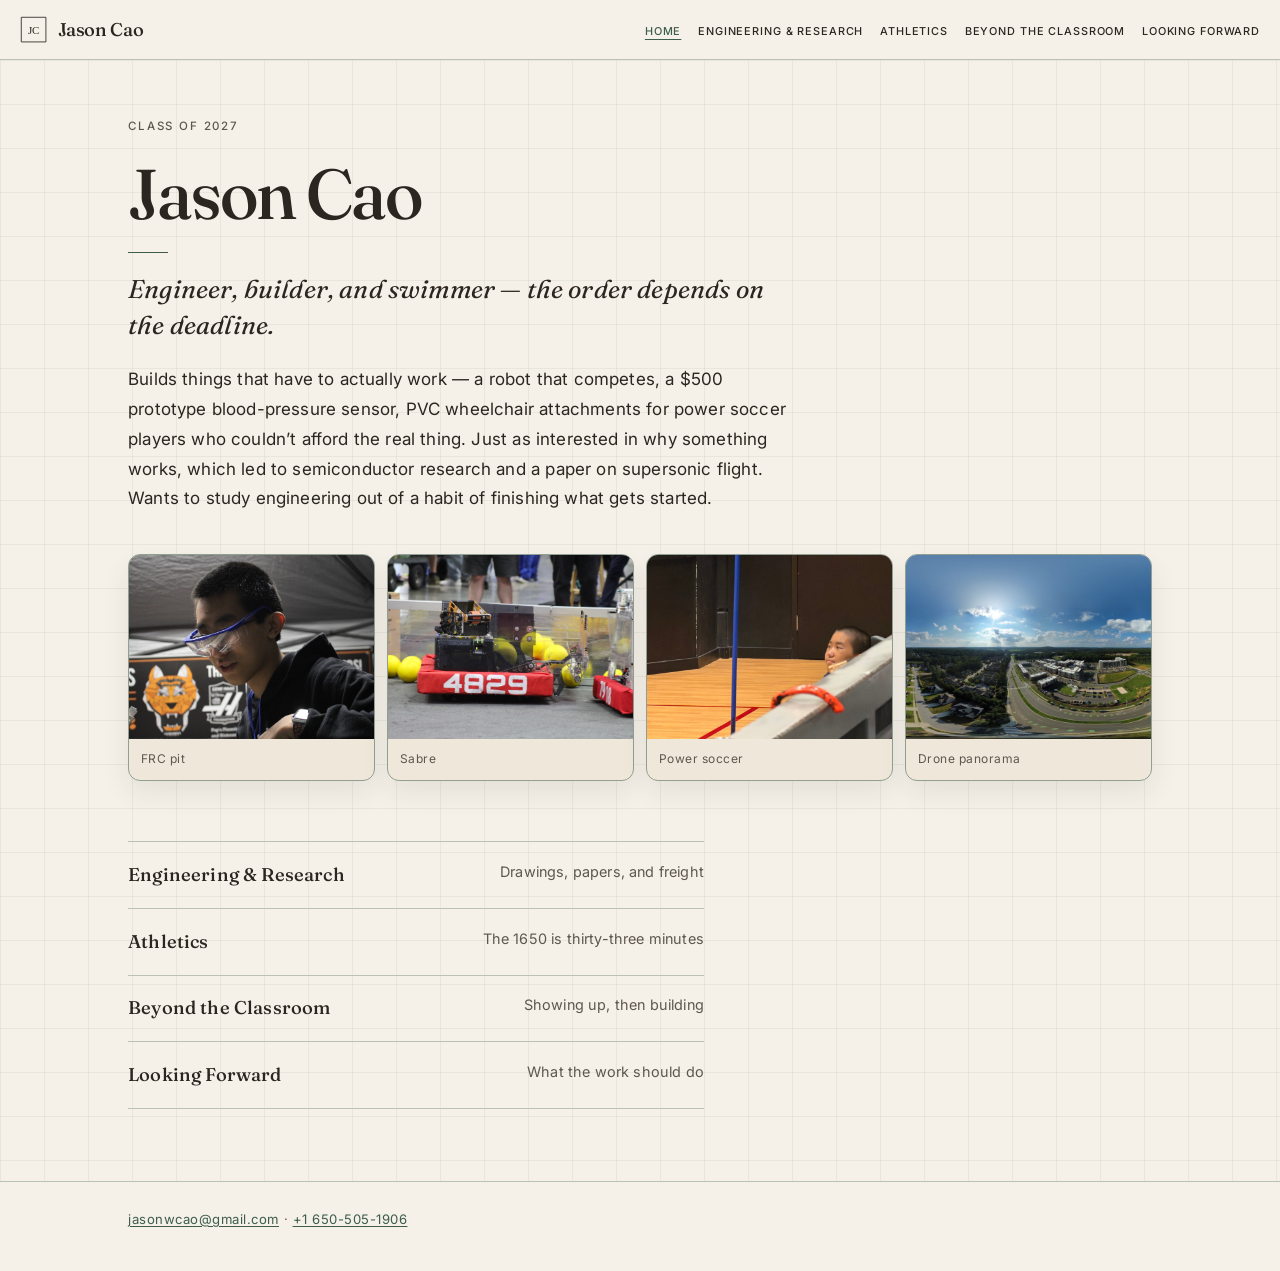
==== commit 12521ff8: "Add Looking Forward and restyle the site in warm earth tones. Awards sit at the bottom of Engineerin" ====
--- a/index.html
+++ b/index.html
@@ -13,7 +13,7 @@
     <link rel="preconnect" href="https://fonts.googleapis.com" />
     <link rel="preconnect" href="https://fonts.gstatic.com" crossorigin />
     <link
-      href="https://fonts.googleapis.com/css2?family=Inter:wght@400;500;600&family=Newsreader:ital,opsz,wght@0,6..72,400;0,6..72,500;1,6..72,400&display=swap"
+      href="https://fonts.googleapis.com/css2?family=Fraunces:ital,opsz,wght@0,9..144,500;0,9..144,600;1,9..144,500&family=Inter:wght@400;500;600&display=swap"
       rel="stylesheet"
     />
     <link rel="stylesheet" href="style.css" />
@@ -63,7 +63,7 @@
             </li>
             <li><a href="athletics.html">Athletics</a></li>
             <li><a href="beyond.html">Beyond the Classroom</a></li>
-            <li><a href="contact.html">Contact</a></li>
+            <li><a href="looking-forward.html">Looking Forward</a></li>
           </ul>
         </nav>
       </div>
@@ -82,12 +82,12 @@
             Engineer, builder, and swimmer — the order depends on the deadline.
           </p>
           <p class="hero-copy hero-enter">
-            I build things that have to actually work — a robot that competes,
+            Builds things that have to actually work — a robot that competes,
             a $500 prototype blood-pressure sensor, PVC wheelchair attachments
-            for power soccer players who couldn’t afford the real thing. I’m
-            just as interested in why something works, which is what pulled me
-            into semiconductor research and a paper on supersonic flight. I
-            want to study engineering because I like finishing what I start.
+            for power soccer players who couldn’t afford the real thing. Just
+            as interested in why something works, which led to semiconductor
+            research and a paper on supersonic flight. Wants to study
+            engineering out of a habit of finishing what gets started.
           </p>
           <div class="home-photos reveal">
             <a href="engineering.html">
@@ -107,11 +107,11 @@
                 <img
                   class="reveal-media"
                   src="images/frc-robot.jpg"
-                  alt="Team 4829 competition robot on the field, bumper number 4829."
+                  alt="Sabre, Team 4829’s competition robot, on the field."
                   width="1600"
                   height="1200"
                 />
-                <figcaption>Robot 4829</figcaption>
+                <figcaption>Sabre</figcaption>
               </figure>
             </a>
             <a href="beyond.html#power-soccer">
@@ -159,9 +159,9 @@
               </a>
             </li>
             <li>
-              <a href="contact.html">
-                <strong>Contact</strong>
-                <span>I do reply</span>
+              <a href="looking-forward.html">
+                <strong>Looking Forward</strong>
+                <span>What the work should do</span>
               </a>
             </li>
           </ul>
@@ -169,9 +169,13 @@
       </section>
     </main>
 
-    <footer class="site-footer">
+    <footer class="site-footer" id="contact">
       <div class="wrap">
-        <p>Jason Cao · Personal site. No framework, on purpose.</p>
+        <p>
+          <a href="mailto:jasonwcao@gmail.com">jasonwcao@gmail.com</a>
+          ·
+          <a href="tel:+16505051906">+1 650-505-1906</a>
+        </p>
       </div>
     </footer>
     <script src="script.js"></script>
--- a/style.css
+++ b/style.css
@@ -1,14 +1,19 @@
 :root {
-  --bg: #0a0a0a;
-  --bg-elev: #111111;
-  --fg: #f0f0f0;
-  --muted: #a8a8a8;
-  --line: #2a2a2a;
-  --line-strong: #444;
+  --bg: #f5f1e8;
+  --bg-elev: #efe8da;
+  --fg: #2b2620;
+  --muted: #5e574e;
+  --accent: #3d5c4a;
+  --accent-deep: #2c4536;
+  --line: color-mix(in srgb, var(--accent) 32%, var(--bg));
+  --line-strong: color-mix(in srgb, var(--accent) 55%, var(--bg));
+  --shadow: 0 12px 28px rgba(43, 38, 32, 0.08);
+  --shadow-lift: 0 16px 34px rgba(43, 38, 32, 0.12);
+  --radius: 0.75rem;
   --max: 40rem;
   --max-wide: 64rem;
   --font-sans: "Inter", system-ui, -apple-system, "Segoe UI", sans-serif;
-  --font-serif: "Newsreader", "Iowan Old Style", "Palatino Linotype", Palatino,
+  --font-serif: "Fraunces", "Iowan Old Style", "Palatino Linotype", Palatino,
     serif;
 }
 
@@ -48,19 +53,18 @@
 }
 
 a {
-  color: inherit;
+  color: var(--accent);
   text-underline-offset: 0.18em;
   text-decoration-thickness: 1px;
-  transition: opacity 0.2s ease, filter 0.2s ease, transform 0.2s ease;
+  transition: color 0.2s ease, border-color 0.2s ease, transform 0.2s ease;
 }
 
 a:hover {
-  opacity: 1;
-  filter: brightness(1.12);
+  color: var(--accent-deep);
 }
 
 a:focus-visible {
-  outline: 1px solid var(--fg);
+  outline: 1px solid var(--accent);
   outline-offset: 3px;
 }
 
@@ -69,10 +73,15 @@
   left: 0.75rem;
   top: -3.5rem;
   z-index: 100;
-  background: var(--fg);
+  background: var(--accent);
   color: var(--bg);
   padding: 0.5rem 0.75rem;
   text-decoration: none;
+  border-radius: 0.35rem;
+}
+
+.skip-link:hover {
+  color: var(--bg);
 }
 
 .skip-link:focus {
@@ -115,13 +124,13 @@
   font-size: 1.15rem;
   font-weight: 500;
   letter-spacing: -0.02em;
+  color: var(--fg);
   text-decoration: none;
-  transition: letter-spacing 0.28s ease, opacity 0.2s ease, filter 0.2s ease;
+  transition: letter-spacing 0.28s ease, color 0.2s ease;
 }
 
 .wordmark:hover {
-  opacity: 1;
-  filter: brightness(1.12);
+  color: var(--accent);
 }
 
 .wordmark:hover .wordmark-text {
@@ -157,7 +166,7 @@
 .site-nav {
   width: auto;
   margin-left: auto;
-  max-width: min(52rem, calc(100% - 9rem));
+  max-width: min(62rem, calc(100% - 9rem));
 }
 
 .site-nav ul {
@@ -176,23 +185,21 @@
   font-weight: 500;
   letter-spacing: 0.08em;
   text-transform: uppercase;
+  color: var(--fg);
   text-decoration: none;
   white-space: nowrap;
-  opacity: 0.68;
-  transition: opacity 0.2s ease, transform 0.2s ease, filter 0.2s ease,
-    text-shadow 0.2s ease;
+  transition: color 0.2s ease, transform 0.2s ease;
 }
 
 .site-nav a:hover {
-  opacity: 1;
-  filter: brightness(1.15);
+  color: var(--accent);
   transform: translateY(-1px);
-  text-shadow: 0 8px 18px rgba(240, 240, 240, 0.12);
 }
 
 .site-nav a[aria-current="page"] {
-  opacity: 1;
+  color: var(--accent);
   text-decoration: underline;
+  text-decoration-color: var(--accent);
   text-underline-offset: 0.35em;
 }
 
@@ -217,11 +224,11 @@
 .hero-bg-shift {
   position: absolute;
   inset: 0;
-  background-image: linear-gradient(
-      rgba(240, 240, 240, 0.04) 1px,
+  background-image:     linear-gradient(
+      rgba(61, 92, 74, 0.07) 1px,
       transparent 1px
     ),
-    linear-gradient(90deg, rgba(240, 240, 240, 0.04) 1px, transparent 1px);
+    linear-gradient(90deg, rgba(61, 92, 74, 0.07) 1px, transparent 1px);
   background-size: 44px 44px;
   animation: grid-drift 32s linear infinite;
   will-change: transform, background-position;
@@ -261,20 +268,24 @@
   width: 2.5rem;
   height: 1px;
   margin: 1.35rem 0 0;
-  background: var(--fg);
-  opacity: 0.45;
+  background: var(--accent);
+  opacity: 1;
   transform-origin: left;
 }
 
+.home-photos a {
+  color: inherit;
+}
+
 .home-photos a:hover {
-  opacity: 1;
-  filter: none;
-}
-
-.home-photos a:hover figure {
-  border-color: var(--fg);
+  color: inherit;
+}
+
+.home-photos a:hover figure,
+figure:hover {
+  border-color: var(--accent);
   transform: translateY(-3px);
-  box-shadow: 0 16px 36px rgba(0, 0, 0, 0.55);
+  box-shadow: var(--shadow-lift);
 }
 
 .home-photos a:hover img,
@@ -289,15 +300,20 @@
 
 .callout:hover {
   transform: translateY(-2px);
-  border-color: var(--line-strong);
+  border-color: var(--accent);
 }
 
 .contents li {
   transition: transform 0.28s ease;
 }
 
-.contents a:hover {
-  opacity: 1;
+.contents a {
+  color: var(--fg);
+}
+
+.contents a:hover,
+.contents a:hover strong {
+  color: var(--accent);
 }
 
 .contents li:hover {
@@ -319,6 +335,31 @@
   margin: 1.35rem 0 0;
 }
 
+.forward {
+  max-width: 42rem;
+  margin-top: 1.75rem;
+}
+
+.forward p {
+  margin: 0 0 1.15rem;
+}
+
+.forward p:last-child {
+  margin-bottom: 0;
+}
+
+.awards {
+  margin-top: 4rem;
+}
+
+.awards h2 {
+  margin: 0;
+  font-family: var(--font-serif);
+  font-size: clamp(1.6rem, 3vw, 2.1rem);
+  font-weight: 500;
+  letter-spacing: -0.02em;
+}
+
 .about {
   max-width: 42rem;
   margin-top: 2.25rem;
@@ -354,12 +395,8 @@
   text-decoration: none;
 }
 
-.home-photos a:hover {
-  opacity: 1;
-}
-
 .home-photos a:hover figure {
-  border-color: var(--fg);
+  border-color: var(--accent);
 }
 
 .lede,
@@ -393,12 +430,9 @@
   text-decoration: none;
 }
 
-.contents a:hover {
-  opacity: 1;
-}
-
 .contents a:hover strong {
   text-decoration: underline;
+  text-decoration-color: var(--accent);
   text-underline-offset: 0.18em;
 }
 
@@ -430,6 +464,11 @@
 
 .entry .gallery {
   margin-top: 1rem;
+}
+
+.entry > h2 + p,
+.entry > div > h2 + p {
+  margin-top: 0.7rem;
 }
 
 .entry h2 {
@@ -461,9 +500,10 @@
   display: inline-block;
   max-width: 100%;
   padding: 0.14rem 0.48rem;
-  border: 1px solid var(--line-strong);
-  background: var(--bg-elev);
-  color: var(--fg);
+  border: 1px solid var(--accent);
+  border-radius: 0.4rem;
+  background: color-mix(in srgb, var(--accent) 8%, var(--bg));
+  color: var(--accent);
   font-family: var(--font-sans);
   font-size: 0.7rem;
   font-weight: 500;
@@ -517,7 +557,8 @@
   overflow: hidden;
   background: var(--bg-elev);
   border: 1px solid var(--line-strong);
-  box-shadow: 0 10px 28px rgba(0, 0, 0, 0.45);
+  border-radius: var(--radius);
+  box-shadow: var(--shadow);
   transition: transform 0.35s ease, box-shadow 0.35s ease, border-color 0.35s ease;
 }
 
@@ -547,6 +588,7 @@
 .callout {
   padding: 1.15rem 1.2rem 1.25rem;
   border: 1px solid var(--line);
+  border-radius: var(--radius);
   background: var(--bg-elev);
   transition: transform 0.28s ease, border-color 0.28s ease;
 }
@@ -629,8 +671,9 @@
   overflow: hidden;
   padding: 0;
   border: 1px solid var(--line-strong);
+  border-radius: var(--radius);
   background: var(--bg-elev);
-  box-shadow: 0 10px 28px rgba(0, 0, 0, 0.45);
+  box-shadow: var(--shadow);
   color: inherit;
   font: inherit;
   cursor: zoom-in;
@@ -640,11 +683,9 @@
 
 .gallery-item:hover,
 .gallery-item:focus-visible {
-  opacity: 1;
-  filter: none;
-  border-color: var(--fg);
+  border-color: var(--accent);
   transform: translateY(-3px);
-  box-shadow: 0 16px 36px rgba(0, 0, 0, 0.55);
+  box-shadow: var(--shadow-lift);
 }
 
 .gallery-item.is-hit {
@@ -665,15 +706,16 @@
   margin: auto;
   padding: 0.7rem;
   border: 1px solid var(--line-strong);
-  background: #111;
+  border-radius: var(--radius);
+  background: var(--bg);
   color: var(--fg);
-  box-shadow: 0 18px 48px rgba(0, 0, 0, 0.7);
+  box-shadow: var(--shadow-lift);
   z-index: 80;
   animation: lightbox-in 0.28s ease;
 }
 
 .lightbox::backdrop {
-  background: rgba(8, 8, 8, 0.82);
+  background: rgba(43, 38, 32, 0.46);
   animation: fade-in 0.28s ease;
 }
 
@@ -681,6 +723,7 @@
   width: 100%;
   max-height: calc(100vh - 6.5rem);
   object-fit: contain;
+  border-radius: 0.45rem;
   filter: none;
 }
 
@@ -709,7 +752,7 @@
 }
 
 .lightbox-close:hover {
-  opacity: 0.7;
+  color: var(--accent);
 }
 
 .contact-list {
@@ -733,6 +776,7 @@
   margin-top: 2.5rem;
   overflow-x: auto;
   border: 1px solid var(--line);
+  border-radius: var(--radius);
   background: var(--bg-elev);
 }
 
@@ -795,14 +839,12 @@
   text-decoration: none;
   border-bottom: 1px solid var(--line-strong);
   padding-bottom: 0.12rem;
-  transition: transform 0.25s ease, border-color 0.2s ease, filter 0.2s ease;
+  transition: transform 0.25s ease, border-color 0.2s ease, color 0.2s ease;
 }
 
 .mail:hover {
-  opacity: 1;
-  filter: brightness(1.12);
   transform: translateY(-2px);
-  border-bottom-color: var(--fg);
+  border-bottom-color: var(--accent);
 }
 
 .note {
@@ -893,7 +935,7 @@
     transform: scaleX(0);
   }
   to {
-    opacity: 0.45;
+    opacity: 1;
     transform: scaleX(1);
   }
 }
@@ -961,7 +1003,7 @@
   z-index: 90;
   height: 2px;
   width: 0;
-  background: var(--fg);
+  background: var(--accent);
   pointer-events: none;
 }
 
@@ -978,7 +1020,7 @@
   height: 13px;
   margin-left: -6.5px;
   border: 1px solid var(--line-strong);
-  border-top-color: var(--fg);
+  border-top-color: var(--accent);
   border-radius: 50%;
   pointer-events: none;
   opacity: 0;
@@ -989,7 +1031,7 @@
   animation: spin 0.65s linear infinite;
 }
 
-@media (max-width: 720px) {
+@media (max-width: 980px) {
   .header-inner {
     flex-direction: row;
     flex-wrap: wrap;
@@ -1014,8 +1056,7 @@
   }
 
   .js .nav-toggle:hover {
-    opacity: 1;
-    filter: brightness(1.15);
+    color: var(--accent);
   }
 
   .js .site-nav {
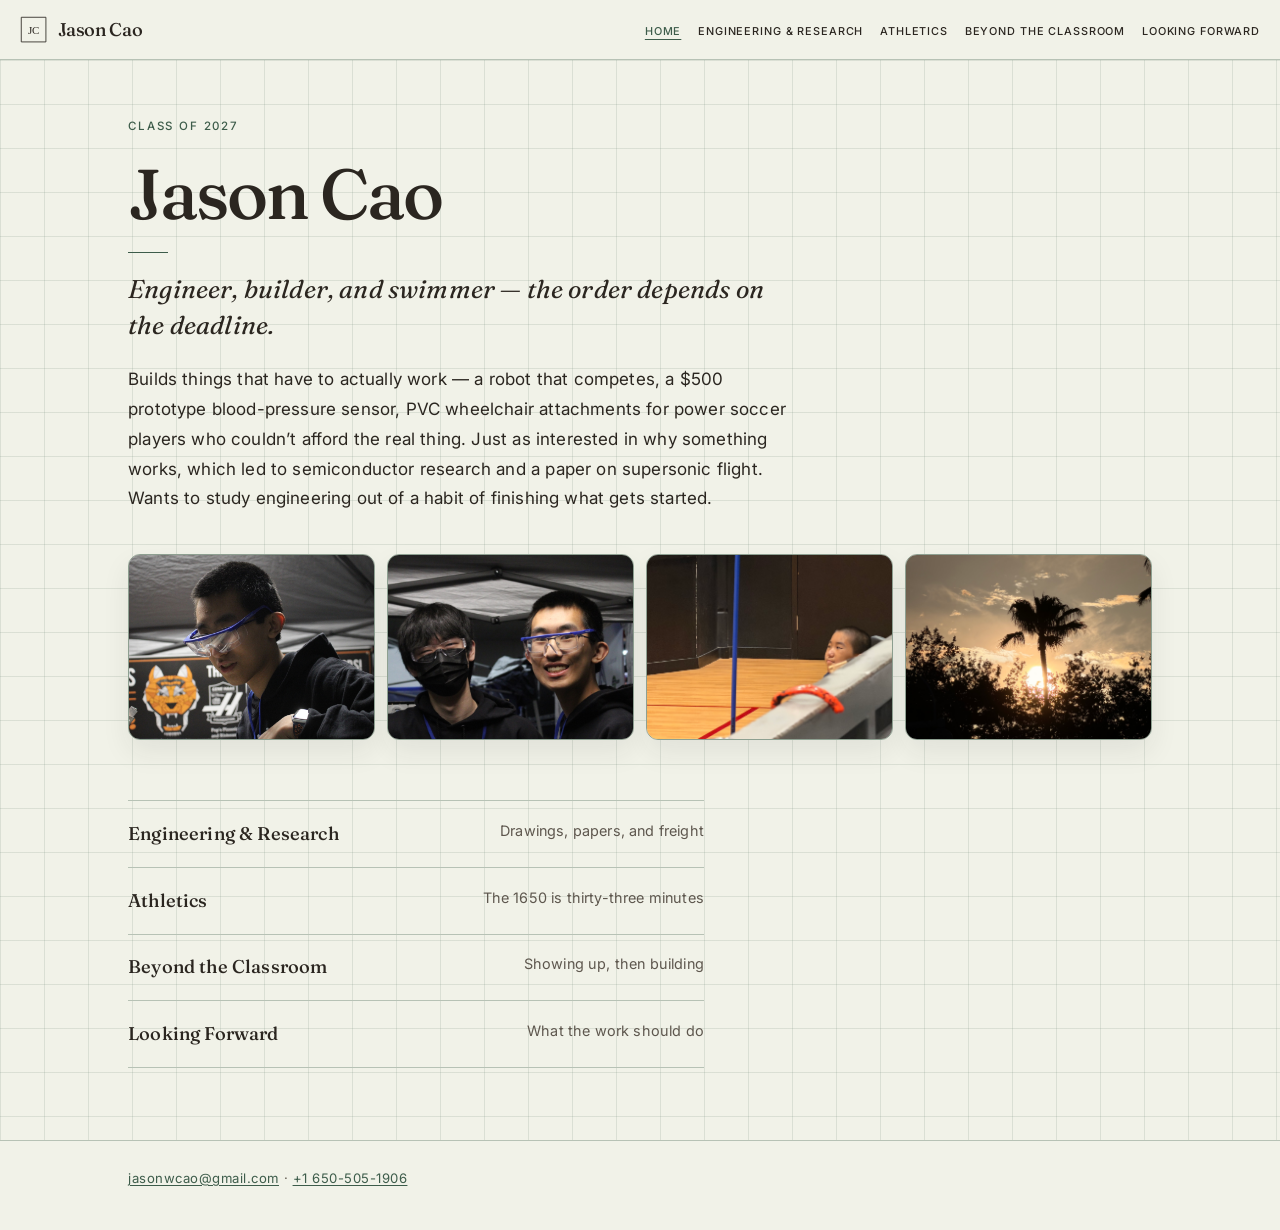
==== commit ec999afe: "Give each page its own photos so the same shots do not repeat. Co-authored-by: Cursor <cursoragent@c" ====
--- a/index.html
+++ b/index.html
@@ -13,7 +13,7 @@
     <link rel="preconnect" href="https://fonts.googleapis.com" />
     <link rel="preconnect" href="https://fonts.gstatic.com" crossorigin />
     <link
-      href="https://fonts.googleapis.com/css2?family=Fraunces:ital,opsz,wght@0,9..144,500;0,9..144,600;1,9..144,500&family=Inter:wght@400;500;600&display=swap"
+      href="https://fonts.googleapis.com/css2?family=Fraunces:ital,opsz,wght,WONK@0,24,500,0;0,24,600,0;1,24,500,0&family=Inter:wght@400;500;600&display=swap"
       rel="stylesheet"
     />
     <link rel="stylesheet" href="style.css" />
@@ -94,48 +94,44 @@
               <figure>
                 <img
                   class="reveal-media"
-                  src="images/frc-workbench.jpg"
-                  alt="Jason Cao wearing safety glasses while working at the FRC pit workbench."
-                  width="1600"
-                  height="1200"
+                  src="images/frc-pit-states.jpg"
+                  alt="Jason Cao in safety glasses at the FRC pit, with a Titanium Tigers banner behind him."
+                  width="2000"
+                  height="1333"
                 />
-                <figcaption>FRC pit</figcaption>
               </figure>
             </a>
             <a href="engineering.html">
               <figure>
                 <img
                   class="reveal-media"
-                  src="images/frc-robot.jpg"
-                  alt="Sabre, Team 4829’s competition robot, on the field."
-                  width="1600"
-                  height="1200"
+                  src="images/frc-team.jpg"
+                  alt="Two Titanium Tigers teammates in the pit, wearing safety glasses."
+                  width="2000"
+                  height="1333"
                 />
-                <figcaption>Sabre</figcaption>
               </figure>
             </a>
             <a href="beyond.html#power-soccer">
               <figure>
                 <img
                   class="reveal-media"
-                  src="images/power-soccer.jpg"
-                  alt="Power soccer match with a player in a wheelchair on the court."
-                  width="1600"
-                  height="1200"
+                  src="images/power-soccer-court.jpg"
+                  alt="A power soccer player in a wheelchair beside the court."
+                  width="2000"
+                  height="1500"
                 />
-                <figcaption>Power soccer</figcaption>
               </figure>
             </a>
             <a href="beyond.html#photography">
               <figure>
                 <img
                   class="reveal-media"
-                  src="images/photo-aerial-pano.jpg"
-                  alt="Aerial drone panorama of apartment buildings and a neighborhood."
+                  src="images/photo-palm-sunset.jpg"
+                  alt="A palm tree silhouetted against a bright sunset."
                   width="2000"
-                  height="1000"
+                  height="1500"
                 />
-                <figcaption>Drone panorama</figcaption>
               </figure>
             </a>
           </div>
--- a/style.css
+++ b/style.css
@@ -1,6 +1,6 @@
 :root {
-  --bg: #f5f1e8;
-  --bg-elev: #efe8da;
+  --bg: #f1f2e8;
+  --bg-elev: #e6ebe0;
   --fg: #2b2620;
   --muted: #5e574e;
   --accent: #3d5c4a;
@@ -225,10 +225,10 @@
   position: absolute;
   inset: 0;
   background-image:     linear-gradient(
-      rgba(61, 92, 74, 0.07) 1px,
+      rgba(61, 92, 74, 0.12) 1px,
       transparent 1px
     ),
-    linear-gradient(90deg, rgba(61, 92, 74, 0.07) 1px, transparent 1px);
+    linear-gradient(90deg, rgba(61, 92, 74, 0.12) 1px, transparent 1px);
   background-size: 44px 44px;
   animation: grid-drift 32s linear infinite;
   will-change: transform, background-position;
@@ -246,7 +246,21 @@
   font-weight: 500;
   letter-spacing: 0.16em;
   text-transform: uppercase;
-  color: var(--muted);
+  color: var(--accent);
+}
+
+h1,
+.page-title,
+.wordmark,
+.tagline,
+.entry h2,
+.awards h2,
+.contents strong,
+.callout strong,
+.honors strong,
+.hobbies h2,
+.mail {
+  font-variation-settings: "opsz" 24, "WONK" 0;
 }
 
 h1,
@@ -550,6 +564,10 @@
 
 .photos.single {
   max-width: 28rem;
+}
+
+.photos.lead {
+  margin-top: 2rem;
 }
 
 figure {
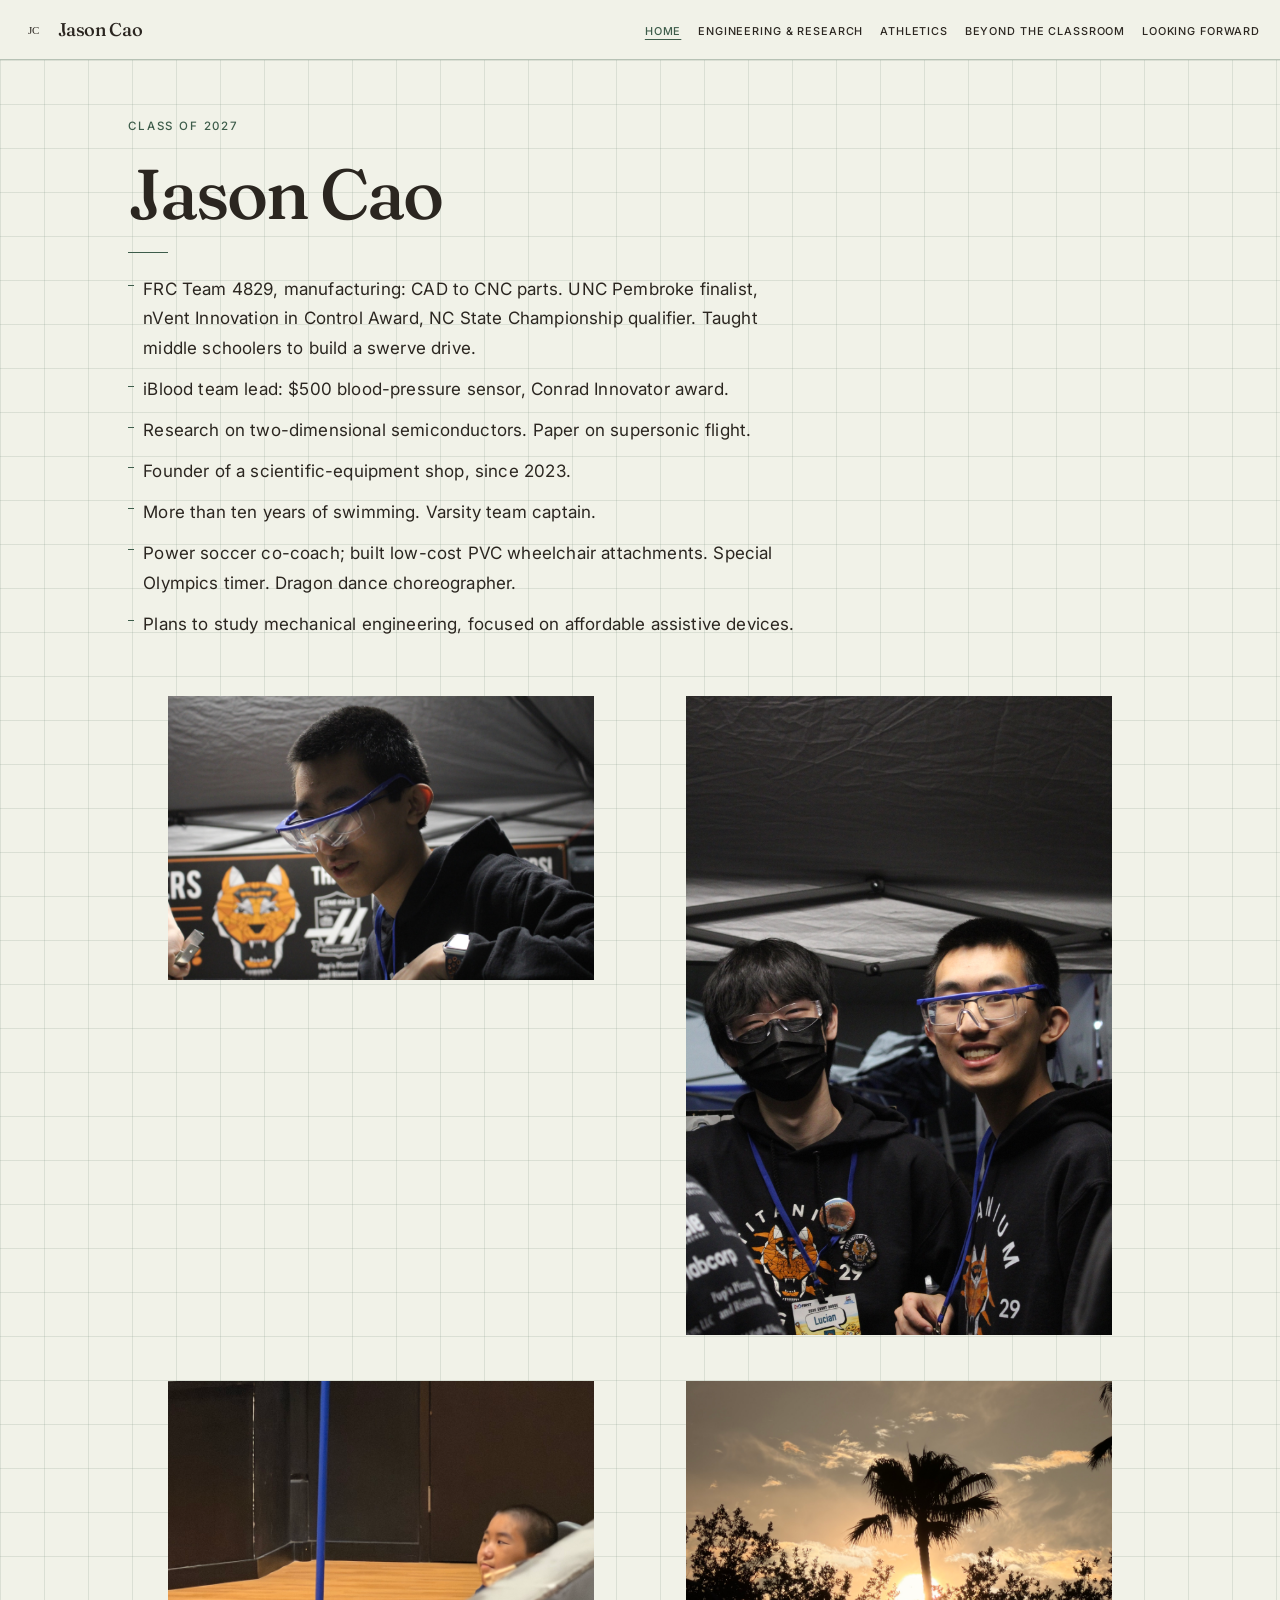
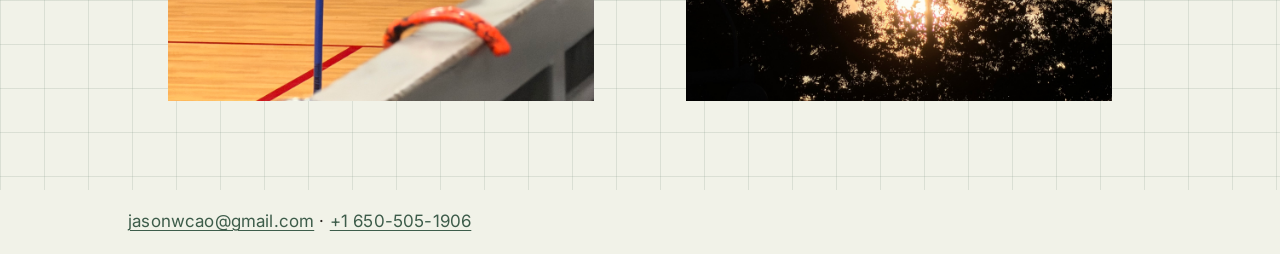
==== commit 06ac2adb: "Replace the home intro with a short list of the important facts. Co-authored-by: Cursor <cursoragent" ====
--- a/index.html
+++ b/index.html
@@ -78,17 +78,32 @@
           <p class="kicker hero-enter">Class of 2027</p>
           <h1 class="hero-enter">Jason Cao</h1>
           <span class="rule hero-enter"></span>
-          <p class="tagline hero-enter">
-            Engineer, builder, and swimmer — the order depends on the deadline.
-          </p>
-          <p class="hero-copy hero-enter">
-            Builds things that have to actually work — a robot that competes,
-            a $500 prototype blood-pressure sensor, PVC wheelchair attachments
-            for power soccer players who couldn’t afford the real thing. Just
-            as interested in why something works, which led to semiconductor
-            research and a paper on supersonic flight. Wants to study
-            engineering out of a habit of finishing what gets started.
-          </p>
+          <ul class="hero-points hero-enter">
+            <li>
+              FRC Team 4829, manufacturing: CAD to CNC parts. UNC Pembroke
+              finalist, nVent Innovation in Control Award, NC State
+              Championship qualifier. Taught middle schoolers to build a
+              swerve drive.
+            </li>
+            <li>
+              iBlood team lead: $500 blood-pressure sensor, Conrad Innovator
+              award.
+            </li>
+            <li>
+              Research on two-dimensional semiconductors. Paper on supersonic
+              flight.
+            </li>
+            <li>Founder of a scientific-equipment shop, since 2023.</li>
+            <li>More than ten years of swimming. Varsity team captain.</li>
+            <li>
+              Power soccer co-coach; built low-cost PVC wheelchair
+              attachments. Special Olympics timer. Dragon dance choreographer.
+            </li>
+            <li>
+              Plans to study mechanical engineering, focused on affordable
+              assistive devices.
+            </li>
+          </ul>
           <div class="home-photos reveal">
             <a href="engineering.html">
               <figure>
@@ -135,32 +150,6 @@
               </figure>
             </a>
           </div>
-          <ul class="contents reveal">
-            <li>
-              <a href="engineering.html">
-                <strong>Engineering &amp; Research</strong>
-                <span>Drawings, papers, and freight</span>
-              </a>
-            </li>
-            <li>
-              <a href="athletics.html">
-                <strong>Athletics</strong>
-                <span>The 1650 is thirty-three minutes</span>
-              </a>
-            </li>
-            <li>
-              <a href="beyond.html">
-                <strong>Beyond the Classroom</strong>
-                <span>Showing up, then building</span>
-              </a>
-            </li>
-            <li>
-              <a href="looking-forward.html">
-                <strong>Looking Forward</strong>
-                <span>What the work should do</span>
-              </a>
-            </li>
-          </ul>
         </div>
       </section>
     </main>
--- a/style.css
+++ b/style.css
@@ -344,9 +344,31 @@
   line-height: 1.4;
 }
 
-.hero-copy {
+.hero-points {
   max-width: 42rem;
   margin: 1.35rem 0 0;
+  padding: 0;
+  list-style: none;
+}
+
+.hero-points li {
+  position: relative;
+  margin: 0 0 0.7rem;
+  padding-left: 0.95rem;
+}
+
+.hero-points li:last-child {
+  margin-bottom: 0;
+}
+
+.hero-points li::before {
+  content: "";
+  position: absolute;
+  left: 0;
+  top: 0.62em;
+  width: 0.4rem;
+  height: 1px;
+  background: var(--accent);
 }
 
 .forward {
@@ -421,6 +443,10 @@
 
 .intro {
   color: var(--muted);
+}
+
+.times-lead {
+  margin: 1.75rem 0 0;
 }
 
 .contents {
@@ -566,6 +592,8 @@
   max-width: 28rem;
 }
 
+.photos.end {
+  margin-top: 2.5rem;
 .photos.lead {
   margin-top: 2rem;
 }
@@ -1112,7 +1140,7 @@
   }
 
   .about,
-  .hero-copy {
+  .hero-points {
     margin-top: 1.25rem;
   }
 
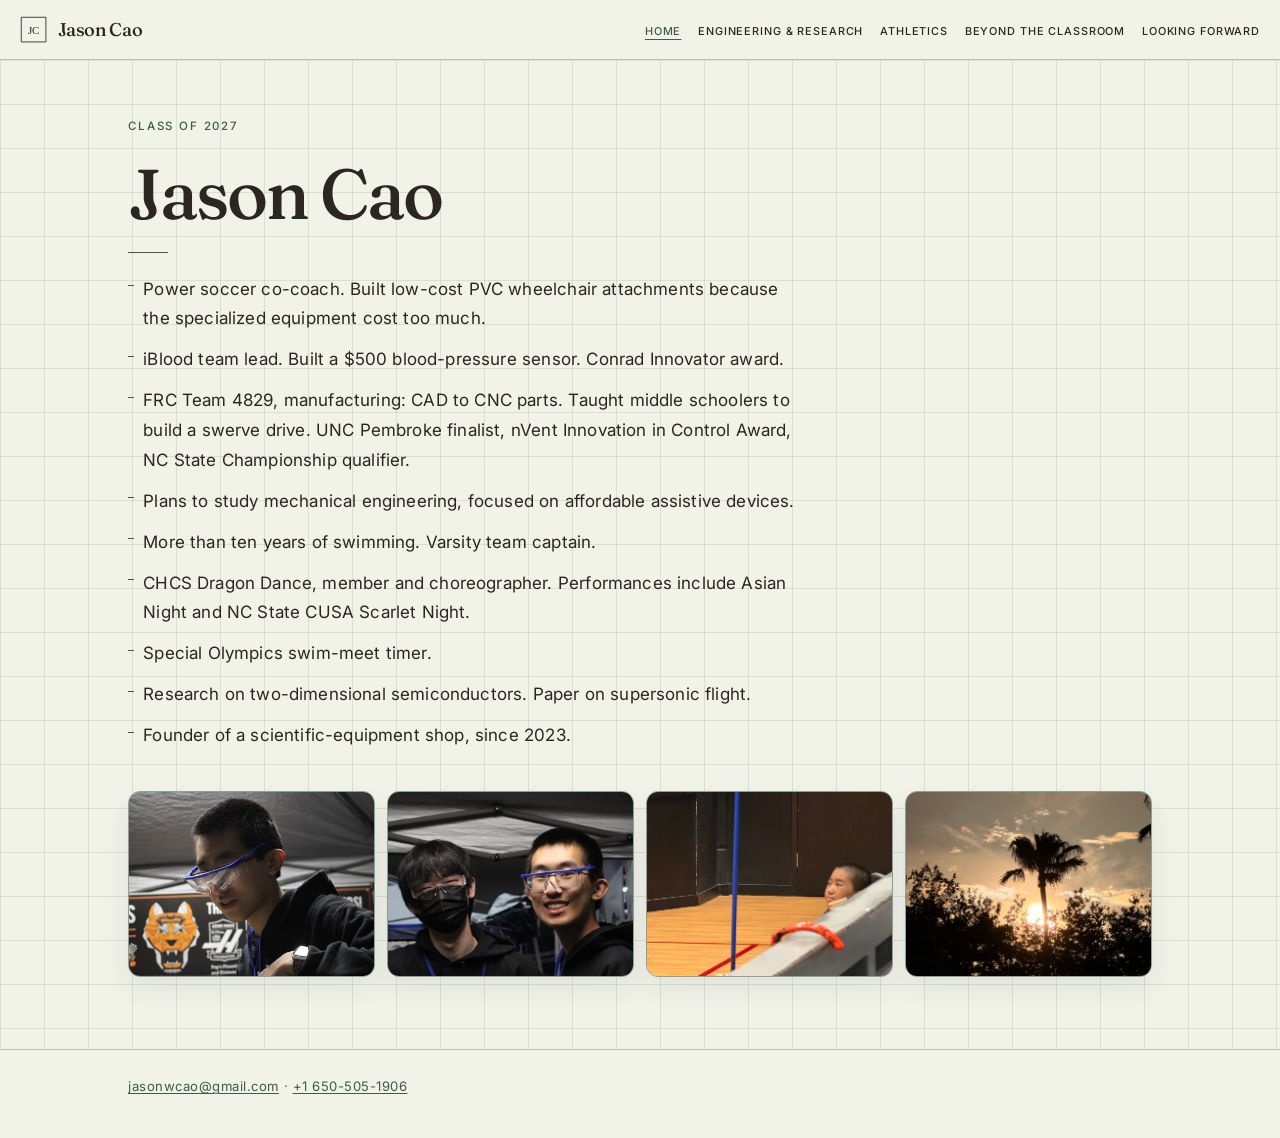
==== commit 339d9a18: "Order the site by the story and fold the dance performances into one team. Co-authored-by: Cursor <c" ====
--- a/index.html
+++ b/index.html
@@ -80,29 +80,33 @@
           <span class="rule hero-enter"></span>
           <ul class="hero-points hero-enter">
             <li>
-              FRC Team 4829, manufacturing: CAD to CNC parts. UNC Pembroke
-              finalist, nVent Innovation in Control Award, NC State
-              Championship qualifier. Taught middle schoolers to build a
-              swerve drive.
+              Power soccer co-coach. Built low-cost PVC wheelchair attachments
+              because the specialized equipment cost too much.
             </li>
             <li>
-              iBlood team lead: $500 blood-pressure sensor, Conrad Innovator
-              award.
+              iBlood team lead. Built a $500 blood-pressure sensor. Conrad
+              Innovator award.
             </li>
+            <li>
+              FRC Team 4829, manufacturing: CAD to CNC parts. Taught middle
+              schoolers to build a swerve drive. UNC Pembroke finalist, nVent
+              Innovation in Control Award, NC State Championship qualifier.
+            </li>
+            <li>
+              Plans to study mechanical engineering, focused on affordable
+              assistive devices.
+            </li>
+            <li>More than ten years of swimming. Varsity team captain.</li>
+            <li>
+              CHCS Dragon Dance, member and choreographer. Performances
+              include Asian Night and NC State CUSA Scarlet Night.
+            </li>
+            <li>Special Olympics swim-meet timer.</li>
             <li>
               Research on two-dimensional semiconductors. Paper on supersonic
               flight.
             </li>
             <li>Founder of a scientific-equipment shop, since 2023.</li>
-            <li>More than ten years of swimming. Varsity team captain.</li>
-            <li>
-              Power soccer co-coach; built low-cost PVC wheelchair
-              attachments. Special Olympics timer. Dragon dance choreographer.
-            </li>
-            <li>
-              Plans to study mechanical engineering, focused on affordable
-              assistive devices.
-            </li>
           </ul>
           <div class="home-photos reveal">
             <a href="engineering.html">
--- a/style.css
+++ b/style.css
@@ -441,6 +441,18 @@
   margin: 1.75rem 0 0;
 }
 
+.intro p {
+  margin: 0;
+}
+
+.intro p + p {
+  margin-top: 0.85rem;
+}
+
+.times-lead {
+  margin: 1.75rem 0 0;
+}
+
 .intro {
   color: var(--muted);
 }
@@ -592,10 +604,20 @@
   max-width: 28rem;
 }
 
+.photos.group {
+  max-width: 36rem;
+}
+
+.photos.group img {
+  aspect-ratio: 3 / 2;
+}
+
+.photos.lead {
+  margin-top: 2rem;
+}
+
 .photos.end {
   margin-top: 2.5rem;
-.photos.lead {
-  margin-top: 2rem;
 }
 
 figure {
